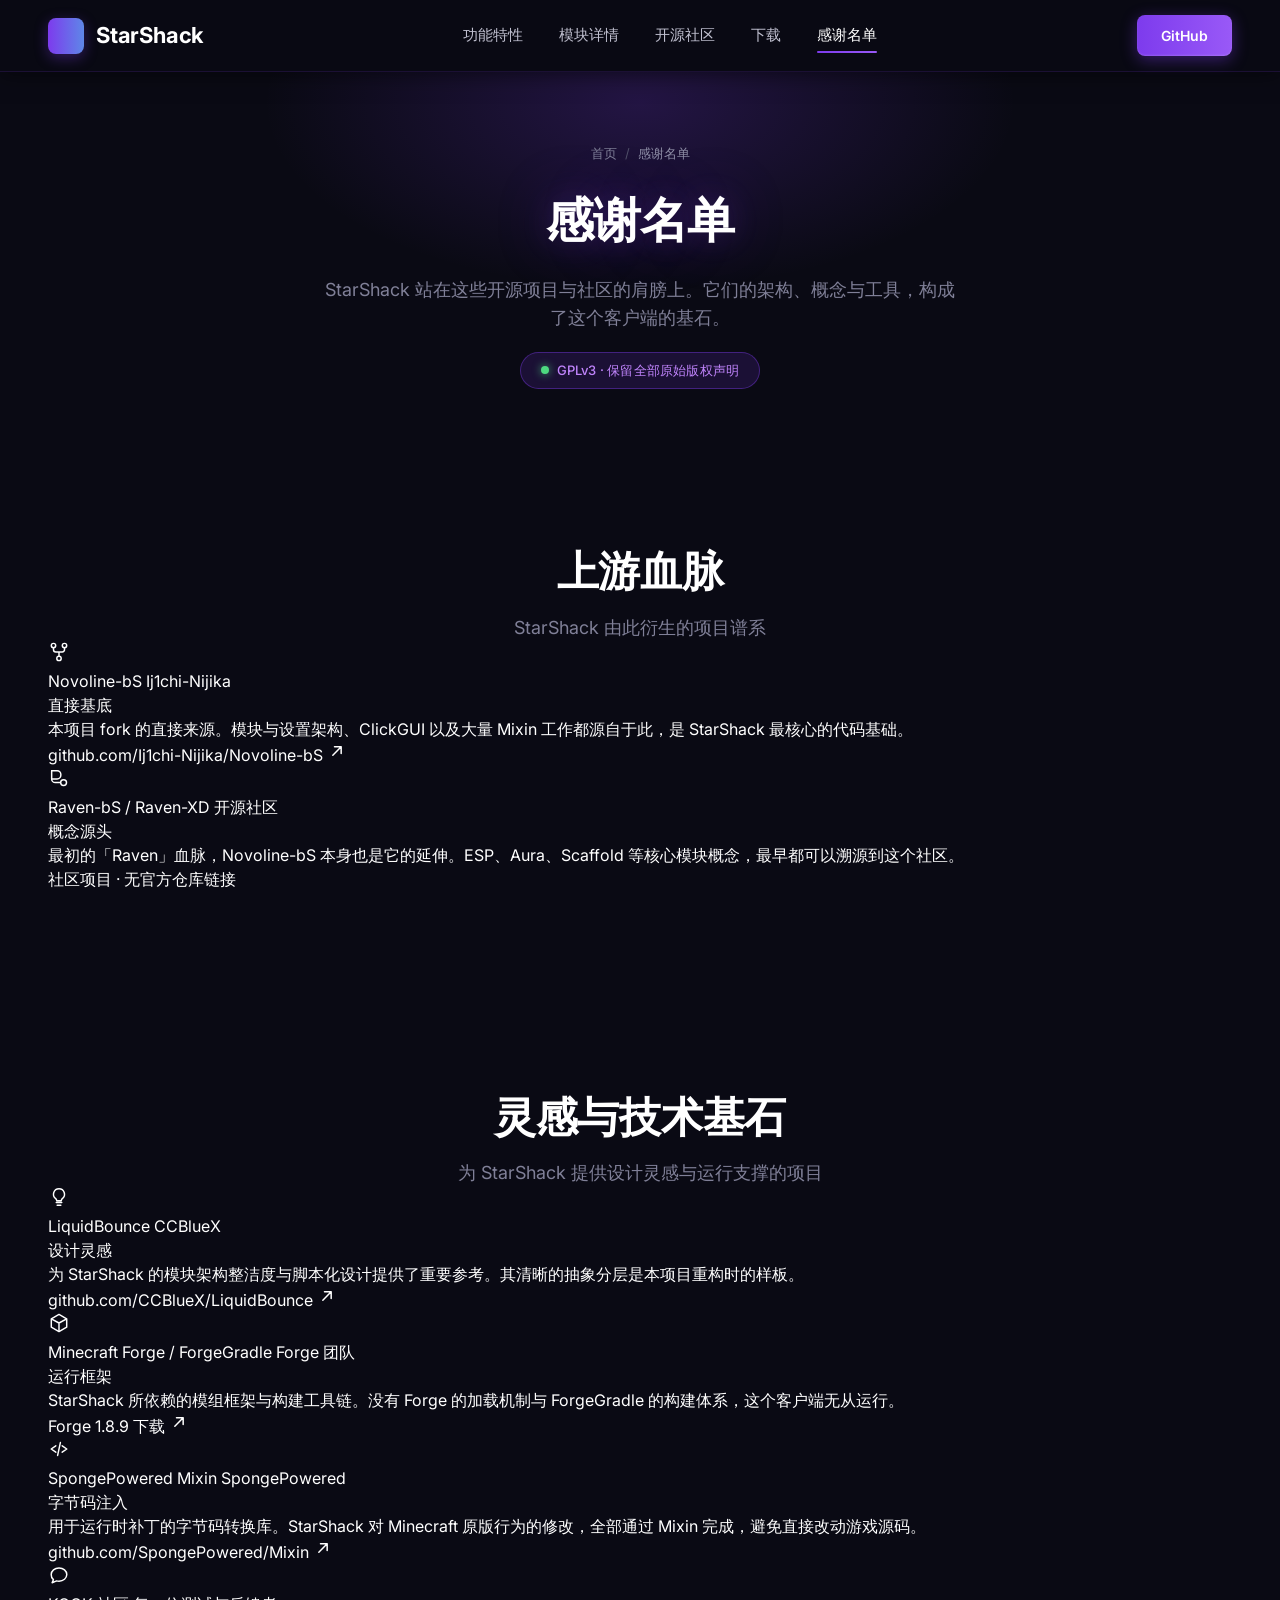
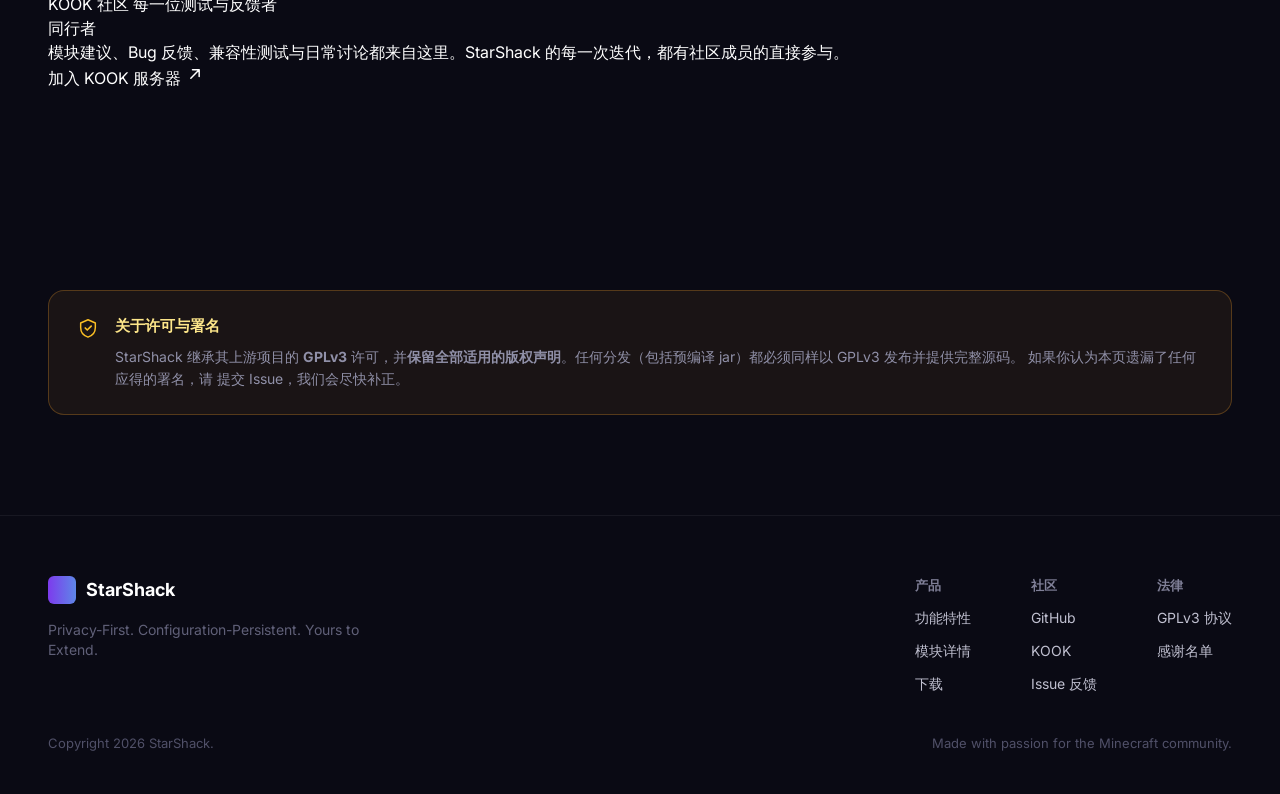
==== credits.html @ 4b70720c "Add credits.html" ====
<!DOCTYPE html>
<html lang="zh-CN">
<head>
<meta charset="UTF-8" />
<meta name="viewport" content="width=device-width, initial-scale=1" />
<title>感谢名单 — StarShack</title>
<meta name="description" content="StarShack 的感谢名单：Novoline-bS、Raven-bS、LiquidBounce、Minecraft Forge、SpongePowered Mixin 与 KOOK 社区。GPLv3 开源，保留全部原始版权声明。" />
<link rel="icon" type="image/png" href="assets/hero-logo.png" />
<link rel="preconnect" href="https://fonts.googleapis.com" />
<link rel="preconnect" href="https://fonts.gstatic.com" crossorigin />
<link href="https://fonts.googleapis.com/css2?family=Inter:wght@400;500;600;700&display=swap" rel="stylesheet" />
<link rel="stylesheet" href="styles.css" />
<link rel="stylesheet" href="pages.css" />
</head>
<body>

<!-- ============ HEADER ============ -->
<header class="header" id="header">
  <a class="logo-area" href="index.html" aria-label="StarShack 首页">
    <span class="logo-icon"></span>
    <span class="logo-text">StarShack</span>
  </a>

  <nav class="nav-links">
    <a href="index.html#features">功能特性</a>
    <a href="index.html#modules">模块详情</a>
    <a href="index.html#community">开源社区</a>
    <a href="download.html">下载</a>
    <a href="credits.html" class="is-active">感谢名单</a>
  </nav>

  <a class="header-cta" href="https://github.com/vliantwo/Starshack" target="_blank" rel="noopener">GitHub</a>
</header>

<!-- ============ PAGE HERO ============ -->
<section class="page-hero">
  <nav class="breadcrumb" aria-label="面包屑">
    <a href="index.html">首页</a>
    <span class="sep">/</span>
    <span class="current">感谢名单</span>
  </nav>

  <h1 class="page-title">感谢名单</h1>

  <p class="page-subtitle">
    StarShack 站在这些开源项目与社区的肩膀上。它们的架构、概念与工具，构成了这个客户端的基石。
  </p>

  <div class="badge">
    <span class="badge-dot"></span>
    <span class="badge-text">GPLv3 · 保留全部原始版权声明</span>
  </div>
</section>

<!-- ============ 上游血脉 ============ -->
<section class="section" id="upstream">
  <div class="section-header">
    <h2 class="section-title">上游血脉</h2>
    <p class="section-subtitle">StarShack 由此衍生的项目谱系</p>
  </div>

  <div class="credit-grid">
    <!-- Novoline-bS -->
    <article class="credit-card reveal" style="--accent:#7D3BED;">
      <div class="credit-card-top">
        <span class="credit-icon">
          <svg width="22" height="22" viewBox="0 0 24 24" fill="none" aria-hidden="true">
            <circle cx="6" cy="5" r="2.4" stroke="currentColor" stroke-width="1.6"/>
            <circle cx="18" cy="5" r="2.4" stroke="currentColor" stroke-width="1.6"/>
            <circle cx="12" cy="19" r="2.4" stroke="currentColor" stroke-width="1.6"/>
            <path d="M6 7.4v2.2a2.4 2.4 0 002.4 2.4h7.2A2.4 2.4 0 0018 9.6V7.4M12 12v4.6" stroke="currentColor" stroke-width="1.6" stroke-linecap="round"/>
          </svg>
        </span>
        <div class="credit-heading">
          <span class="credit-name">Novoline-bS</span>
          <span class="credit-role">Ij1chi-Nijika</span>
        </div>
        <span class="credit-tag">直接基底</span>
      </div>

      <p class="credit-desc">
        本项目 fork 的直接来源。模块与设置架构、ClickGUI 以及大量 Mixin 工作都源自于此，是 StarShack 最核心的代码基础。
      </p>

      <a class="credit-link" href="https://github.com/Ij1chi-Nijika/Novoline-bS" target="_blank" rel="noopener">
        <span>github.com/Ij1chi-Nijika/Novoline-bS</span>
        <svg class="ico" viewBox="0 0 24 24" fill="none" aria-hidden="true">
          <path d="M7 17L17 7m0 0H9m8 0v8" stroke="currentColor" stroke-width="1.8" stroke-linecap="round" stroke-linejoin="round"/>
        </svg>
      </a>
    </article>

    <!-- Raven-bS -->
    <article class="credit-card reveal" style="--accent:#4A87E8;">
      <div class="credit-card-top">
        <span class="credit-icon">
          <svg width="22" height="22" viewBox="0 0 24 24" fill="none" aria-hidden="true">
            <path d="M4 4v9a4 4 0 004 4h5" stroke="currentColor" stroke-width="1.6" stroke-linecap="round" stroke-linejoin="round"/>
            <path d="M4 4h6a4 4 0 014 4v1a4 4 0 01-4 4H4" stroke="currentColor" stroke-width="1.6" stroke-linecap="round" stroke-linejoin="round"/>
            <circle cx="17" cy="17" r="3.2" stroke="currentColor" stroke-width="1.6"/>
          </svg>
        </span>
        <div class="credit-heading">
          <span class="credit-name">Raven-bS / Raven-XD</span>
          <span class="credit-role">开源社区</span>
        </div>
        <span class="credit-tag">概念源头</span>
      </div>

      <p class="credit-desc">
        最初的「Raven」血脉，Novoline-bS 本身也是它的延伸。ESP、Aura、Scaffold 等核心模块概念，最早都可以溯源到这个社区。
      </p>

      <span class="credit-link is-static">
        <span>社区项目 · 无官方仓库链接</span>
      </span>
    </article>
  </div>
</section>

<!-- ============ 灵感与技术基石 ============ -->
<section class="section" id="foundation">
  <div class="section-header">
    <h2 class="section-title">灵感与技术基石</h2>
    <p class="section-subtitle">为 StarShack 提供设计灵感与运行支撑的项目</p>
  </div>

  <div class="credit-grid">
    <!-- LiquidBounce -->
    <article class="credit-card reveal" style="--accent:#22D3EE;">
      <div class="credit-card-top">
        <span class="credit-icon">
          <svg width="22" height="22" viewBox="0 0 24 24" fill="none" aria-hidden="true">
            <path d="M9 18h6m-5 3h4M12 3a6 6 0 00-3.6 10.8c.6.5.9 1.1 1 1.7l.1.5h5l.1-.5c.1-.6.4-1.2 1-1.7A6 6 0 0012 3z" stroke="currentColor" stroke-width="1.6" stroke-linecap="round" stroke-linejoin="round"/>
          </svg>
        </span>
        <div class="credit-heading">
          <span class="credit-name">LiquidBounce</span>
          <span class="credit-role">CCBlueX</span>
        </div>
        <span class="credit-tag">设计灵感</span>
      </div>

      <p class="credit-desc">
        为 StarShack 的模块架构整洁度与脚本化设计提供了重要参考。其清晰的抽象分层是本项目重构时的样板。
      </p>

      <a class="credit-link" href="https://github.com/CCBlueX/LiquidBounce" target="_blank" rel="noopener">
        <span>github.com/CCBlueX/LiquidBounce</span>
        <svg class="ico" viewBox="0 0 24 24" fill="none" aria-hidden="true">
          <path d="M7 17L17 7m0 0H9m8 0v8" stroke="currentColor" stroke-width="1.8" stroke-linecap="round" stroke-linejoin="round"/>
        </svg>
      </a>
    </article>

    <!-- Forge -->
    <article class="credit-card reveal" style="--accent:#F29E29;">
      <div class="credit-card-top">
        <span class="credit-icon">
          <svg width="22" height="22" viewBox="0 0 24 24" fill="none" aria-hidden="true">
            <path d="M12 2.6l8.4 4.8v9.2L12 21.4 3.6 16.6V7.4L12 2.6z" stroke="currentColor" stroke-width="1.6" stroke-linejoin="round"/>
            <path d="M12 12l8.4-4.6M12 12v9.4M12 12L3.6 7.4" stroke="currentColor" stroke-width="1.6" stroke-linejoin="round"/>
          </svg>
        </span>
        <div class="credit-heading">
          <span class="credit-name">Minecraft Forge / ForgeGradle</span>
          <span class="credit-role">Forge 团队</span>
        </div>
        <span class="credit-tag">运行框架</span>
      </div>

      <p class="credit-desc">
        StarShack 所依赖的模组框架与构建工具链。没有 Forge 的加载机制与 ForgeGradle 的构建体系，这个客户端无从运行。
      </p>

      <a class="credit-link" href="https://files.minecraftforge.net/net/minecraftforge/forge/index_1.8.9.html" target="_blank" rel="noopener">
        <span>Forge 1.8.9 下载</span>
        <svg class="ico" viewBox="0 0 24 24" fill="none" aria-hidden="true">
          <path d="M7 17L17 7m0 0H9m8 0v8" stroke="currentColor" stroke-width="1.8" stroke-linecap="round" stroke-linejoin="round"/>
        </svg>
      </a>
    </article>

    <!-- Mixin -->
    <article class="credit-card reveal" style="--accent:#4DD980;">
      <div class="credit-card-top">
        <span class="credit-icon">
          <svg width="22" height="22" viewBox="0 0 24 24" fill="none" aria-hidden="true">
            <path d="M8.5 8.5L3.5 12l5 3.5M15.5 8.5l5 3.5-5 3.5M13.5 5l-3 14" stroke="currentColor" stroke-width="1.6" stroke-linecap="round" stroke-linejoin="round"/>
          </svg>
        </span>
        <div class="credit-heading">
          <span class="credit-name">SpongePowered Mixin</span>
          <span class="credit-role">SpongePowered</span>
        </div>
        <span class="credit-tag">字节码注入</span>
      </div>

      <p class="credit-desc">
        用于运行时补丁的字节码转换库。StarShack 对 Minecraft 原版行为的修改，全部通过 Mixin 完成，避免直接改动游戏源码。
      </p>

      <a class="credit-link" href="https://github.com/SpongePowered/Mixin" target="_blank" rel="noopener">
        <span>github.com/SpongePowered/Mixin</span>
        <svg class="ico" viewBox="0 0 24 24" fill="none" aria-hidden="true">
          <path d="M7 17L17 7m0 0H9m8 0v8" stroke="currentColor" stroke-width="1.8" stroke-linecap="round" stroke-linejoin="round"/>
        </svg>
      </a>
    </article>

    <!-- KOOK 社区 -->
    <article class="credit-card reveal" style="--accent:#D9F75A;">
      <div class="credit-card-top">
        <span class="credit-icon">
          <svg width="22" height="22" viewBox="0 0 24 24" fill="none" aria-hidden="true">
            <path d="M20.5 11.5c0 4-3.8 7.2-8.5 7.2-.9 0-1.8-.1-2.6-.3L4.5 20.5l1.4-3.4A6.9 6.9 0 013.5 11.5C3.5 7.5 7.3 4.3 12 4.3s8.5 3.2 8.5 7.2z" stroke="currentColor" stroke-width="1.6" stroke-linecap="round" stroke-linejoin="round"/>
          </svg>
        </span>
        <div class="credit-heading">
          <span class="credit-name">KOOK 社区</span>
          <span class="credit-role">每一位测试与反馈者</span>
        </div>
        <span class="credit-tag">同行者</span>
      </div>

      <p class="credit-desc">
        模块建议、Bug 反馈、兼容性测试与日常讨论都来自这里。StarShack 的每一次迭代，都有社区成员的直接参与。
      </p>

      <a class="credit-link" href="https://kook.vip/v1yDjC" target="_blank" rel="noopener">
        <span>加入 KOOK 服务器</span>
        <svg class="ico" viewBox="0 0 24 24" fill="none" aria-hidden="true">
          <path d="M7 17L17 7m0 0H9m8 0v8" stroke="currentColor" stroke-width="1.8" stroke-linecap="round" stroke-linejoin="round"/>
        </svg>
      </a>
    </article>
  </div>
</section>

<!-- ============ 许可与署名 ============ -->
<section class="section" id="license">
  <div class="notice reveal">
    <span class="notice-icon">
      <svg width="22" height="22" viewBox="0 0 24 24" fill="none" aria-hidden="true">
        <path d="M12 3l8 3.5v5c0 5-3.4 9-8 10.5-4.6-1.5-8-5.5-8-10.5v-5L12 3z" stroke="currentColor" stroke-width="1.6" stroke-linejoin="round"/>
        <path d="M9 12l2.2 2.2L15.5 10" stroke="currentColor" stroke-width="1.8" stroke-linecap="round" stroke-linejoin="round"/>
      </svg>
    </span>
    <div class="notice-body">
      <span class="notice-title">关于许可与署名</span>
      <p class="notice-text">
        StarShack 继承其上游项目的 <strong>GPLv3</strong> 许可，并<strong>保留全部适用的版权声明</strong>。任何分发（包括预编译 jar）都必须同样以 GPLv3 发布并提供完整源码。
        如果你认为本页遗漏了任何应得的署名，请
        <a href="https://github.com/vliantwo/Starshack/issues" target="_blank" rel="noopener">提交 Issue</a>，我们会尽快补正。
      </p>
    </div>
  </div>
</section>

<!-- ============ FOOTER ============ -->
<footer class="footer">
  <div class="footer-main">
    <div class="brand-column">
      <div class="footer-logo-area">
        <span class="footer-logo-icon"></span>
        <span class="footer-logo-text">StarShack</span>
      </div>
      <p class="footer-tagline">Privacy-First. Configuration-Persistent. Yours to Extend.</p>
    </div>

    <div class="links-columns">
      <div class="link-col">
        <span class="link-col-title">产品</span>
        <a href="index.html#features">功能特性</a>
        <a href="index.html#modules">模块详情</a>
        <a href="download.html">下载</a>
      </div>
      <div class="link-col">
        <span class="link-col-title">社区</span>
        <a href="https://github.com/vliantwo/Starshack" target="_blank" rel="noopener">GitHub</a>
        <a href="https://kook.vip/v1yDjC" target="_blank" rel="noopener">KOOK</a>
        <a href="https://github.com/vliantwo/Starshack/issues" target="_blank" rel="noopener">Issue 反馈</a>
      </div>
      <div class="link-col">
        <span class="link-col-title">法律</span>
        <a href="https://www.gnu.org/licenses/gpl-3.0.html" target="_blank" rel="noopener">GPLv3 协议</a>
        <a href="credits.html">感谢名单</a>
      </div>
    </div>
  </div>

  <div class="footer-bottom">
    <span>Copyright 2026 StarShack.</span>
    <span>Made with passion for the Minecraft community.</span>
  </div>
</footer>

<script src="app.js"></script>
</body>
</html>
---- styles.css ----
/* ============================================================
   StarShack Landing Page — 还原自 Ardot 设计稿 (1440px 基准)
   所有尺寸 / 间距 / 圆角 / 颜色 / 阴影 均取自设计稿节点属性
   ============================================================ */

/* ---------- Design Tokens ---------- */
:root {
  /* 背景 */
  --bg: #0A0A14;
  --bg-header: rgba(10, 10, 20, 0.92);

  /* 文本 */
  --text-1: #FFFFFF;
  --text-2: #C0C0D0;
  --text-3: #9090A8;
  --text-4: #808098;
  --text-5: #606078;
  --text-6: #505068;
  --text-7: #E0E0F0;

  /* 品牌色 */
  --brand-1: #7D3BED;
  --brand-2: #5E87E8;
  --brand-3: #9959F7;
  --brand-4: #9659F7;
  --purple-light: #C084FC;
  --green: #4DD980;

  /* 玻璃拟态 */
  --glass-1: rgba(255, 255, 255, 0.04);
  --glass-2: rgba(255, 255, 255, 0.03);
  --glass-3: rgba(255, 255, 255, 0.06);
  --hairline: rgba(255, 255, 255, 0.15);

  /* 排版 */
  --font: "Inter", -apple-system, BlinkMacSystemFont, "Segoe UI",
    "PingFang SC", "Hiragino Sans GB", "Microsoft YaHei", "Noto Sans SC",
    sans-serif;

  /* 布局 */
  --page-max: 1440px;
  --gutter: 48px;
}

/* ---------- Accent 通道值（由卡片内联色推导，用于 rgba 与图标色） ---------- */

/* 兜底默认值：内联色未匹配到时仍保持品牌紫 */
.feature-card,
.module-card,
.community-card {
  --accent-rgb: 125 59 237;
  --accent-2-rgb: 94 135 232;
  --icon: #C084FC;
  --icon-fg: #C084FC;
  --tag-fg: #D8B4FE;
}

/* Feature cards */
.feature-card[style*="#7D3BED"] { --accent-rgb: 125 59 237; --accent-2-rgb: 94 135 232; }
.feature-card[style*="#4A87E8"] { --accent-rgb: 74 135 232; --accent-2-rgb: 51 171 222; }
.feature-card[style*="#4DD980"] { --accent-rgb: 77 217 128; --accent-2-rgb: 56 199 141; }

/* Module cards */
.module-card[style*="#E84545"] { --accent-rgb: 232 69 69;  --icon-fg: #F87171; }
.module-card[style*="#7D3BED"] { --accent-rgb: 125 59 237; --icon-fg: #C084FC; }
.module-card[style*="#4A87E8"] { --accent-rgb: 74 135 232; --icon-fg: #60A5FA; }
.module-card[style*="#4DD980"] { --accent-rgb: 77 217 128; --icon-fg: #4ADE80; }
.module-card[style*="#F29E29"] { --accent-rgb: 242 158 41; --icon-fg: #FBBF24; }
.module-card[style*="#8C8CA6"] { --accent-rgb: 140 140 166; --icon-fg: #A0A0B8; }
.module-card[style*="#22D3EE"] { --accent-rgb: 34 211 238;  --icon-fg: #67E8F9; }
.module-card[style*="#F472B6"] { --accent-rgb: 244 114 182; --icon-fg: #F9A8D4; }
.module-card[style*="#6366F1"] { --accent-rgb: 99 102 241;  --icon-fg: #A5B4FC; }

/* Community cards */
.community-card[style*="#7D3BED"] { --accent-rgb: 125 59 237; --accent-2-rgb: 74 135 232; }
.community-card[style*="#4DD980"] { --accent-rgb: 77 217 128; --accent-2-rgb: 56 199 141; }
.community-card[style*="#C3F53B"] { --accent-rgb: 195 245 59; --accent-2-rgb: 143 212 42; }

/* ---------- Reset ---------- */
* { box-sizing: border-box; }

html {
  scroll-behavior: smooth;
  scroll-padding-top: 96px;
  -webkit-text-size-adjust: 100%;
}

body {
  margin: 0;
  background: var(--bg);
  color: var(--text-1);
  font-family: var(--font);
  font-size: 16px;
  line-height: 1.5;
  -webkit-font-smoothing: antialiased;
  -moz-osx-font-smoothing: grayscale;
}

img { display: block; max-width: 100%; }
a { text-decoration: none; color: inherit; }
h1, h2, h3, p { margin: 0; }

::selection {
  background: rgba(125, 59, 237, 0.4);
  color: #fff;
}

/* 页面容器：1440 宽居中，结构与设计稿一致 */
body { overflow-x: hidden; }

/* 所有一级区块与 Header 共享 1440 容器宽度 */
.header, .hero, .section, .footer {
  max-width: var(--page-max);
  margin-inline: auto;
}

/* ============================================================
   HEADER  (节点 3:2  h=72, padding 0/48, space-between, center)
   ============================================================ */
.header {
  position: sticky;
  top: 0;
  z-index: 100;
  display: flex;
  align-items: center;
  justify-content: space-between;
  height: 72px;
  padding: 0 var(--gutter);
  background: var(--bg-header);
  backdrop-filter: blur(16px);
  -webkit-backdrop-filter: blur(16px);
  border: 1px solid rgba(125, 59, 237, 0.15);
  border-top: 0;
  border-left: 0;
  border-right: 0;
  box-shadow: 0 2px 20px rgba(0, 0, 0, 0.5);
}

/* Logo Area (3:3  gap=12) */
.logo-area {
  display: flex;
  align-items: center;
  gap: 12px;
  flex: 0 0 auto;
}

.logo-icon {
  width: 36px;
  height: 36px;
  border-radius: 8px;
  background: linear-gradient(90deg, var(--brand-1) 0%, var(--brand-2) 100%);
  box-shadow: 0 4px 14px rgba(125, 59, 237, 0.35);
  flex: 0 0 auto;
}

.logo-text {
  font-size: 22px;
  font-weight: 700;
  color: var(--text-1);
  letter-spacing: -0.2px;
}

/* Nav Links (3:6  gap=36) */
.nav-links {
  display: flex;
  align-items: center;
  gap: 36px;
}

.nav-links a {
  font-size: 15px;
  font-weight: 500;
  color: var(--text-2);
  transition: color 0.2s ease;
  position: relative;
}

.nav-links a::after {
  content: "";
  position: absolute;
  left: 0;
  right: 0;
  bottom: -6px;
  height: 2px;
  border-radius: 1px;
  background: linear-gradient(90deg, var(--brand-1), var(--brand-3));
  opacity: 0;
  transform: scaleX(0.4);
  transition: opacity 0.2s ease, transform 0.2s ease;
}

.nav-links a:hover { color: #fff; }
.nav-links a:hover::after { opacity: 1; transform: scaleX(1); }

/* Header CTA (3:10  padding 10/24, r=8) */
.header-cta {
  display: inline-flex;
  align-items: center;
  padding: 10px 24px;
  border-radius: 8px;
  background: linear-gradient(90deg, var(--brand-1) 0%, var(--brand-3) 100%);
  box-shadow: 0 4px 16px rgba(125, 59, 237, 0.4),
    inset 0 -1px 2px rgba(255, 255, 255, 0.15);
  font-size: 14px;
  font-weight: 600;
  color: #fff;
  transition: transform 0.18s ease, box-shadow 0.18s ease, filter 0.18s ease;
}

.header-cta:hover {
  transform: translateY(-1px);
  filter: brightness(1.08);
  box-shadow: 0 6px 22px rgba(125, 59, 237, 0.55),
    inset 0 -1px 2px rgba(255, 255, 255, 0.2);
}

.header-cta:active { transform: translateY(0); }

/* ============================================================
   HERO  (节点 3:12  padding 80/48, gap 40, center/center)
   ============================================================ */
.hero {
  display: flex;
  flex-direction: column;
  align-items: center;
  gap: 40px;
  padding: 80px var(--gutter);
}

/* Version Badge (3:13  padding 8/20, r=20, gap 8) */
.badge {
  display: inline-flex;
  align-items: center;
  gap: 8px;
  padding: 8px 20px;
  border-radius: 20px;
  background: rgba(125, 59, 237, 0.15);
  border: 1px solid rgba(125, 59, 237, 0.4);
}

.badge-dot {
  width: 8px;
  height: 8px;
  border-radius: 4px;
  background: var(--green);
  box-shadow: 0 0 8px rgba(77, 217, 128, 0.8);
  animation: pulse 2.2s ease-in-out infinite;
}

@keyframes pulse {
  0%, 100% { opacity: 1; }
  50% { opacity: 0.45; }
}

.badge-text {
  font-size: 13px;
  font-weight: 500;
  color: var(--purple-light);
  letter-spacing: 0.2px;
}

/* Hero Title (3:16  56px / Bold, 双层霓虹光晕) */
.hero-title {
  width: 100%;
  font-size: 56px;
  font-weight: 700;
  line-height: 1.25;
  text-align: center;
  color: var(--text-1);
  letter-spacing: -0.5px;
  text-shadow: 0 0 60px rgba(125, 59, 237, 0.15),
               0 0 30px rgba(125, 59, 237, 0.3);
}

/* Hero Subtitle (3:17  18px / 28px) */
.hero-subtitle {
  width: 100%;
  max-width: 900px;
  font-size: 18px;
  font-weight: 400;
  line-height: 28px;
  text-align: center;
  color: var(--text-3);
}

/* Hero CTAs (3:18  gap 16) */
.hero-ctas {
  display: flex;
  align-items: center;
  justify-content: center;
  gap: 16px;
  flex-wrap: wrap;
}

.btn {
  display: inline-flex;
  align-items: center;
  gap: 10px;
  padding: 16px 36px;
  border-radius: 12px;
  font-size: 16px;
  font-weight: 600;
  white-space: nowrap;
  transition: transform 0.18s ease, box-shadow 0.18s ease,
    background 0.18s ease, filter 0.18s ease;
}

.ico { width: 20px; height: 20px; flex: 0 0 auto; }

/* Download Button (3:19  渐变 + 外发光 + 内高光) */
.btn-primary {
  background: linear-gradient(90deg, var(--brand-1) 0%, var(--brand-4) 100%);
  color: #fff;
  box-shadow: 0 6px 24px rgba(125, 59, 237, 0.5),
    inset 0 -1px 2px rgba(255, 255, 255, 0.2);
}

.btn-primary:hover {
  transform: translateY(-2px);
  filter: brightness(1.07);
  box-shadow: 0 10px 32px rgba(125, 59, 237, 0.62),
    inset 0 -1px 2px rgba(255, 255, 255, 0.25);
}

/* GitHub Button (3:23  玻璃描边) */
.btn-secondary {
  background: var(--glass-3);
  border: 1px solid var(--hairline);
  color: var(--text-7);
}

.btn-secondary .ico { color: var(--text-2); }

.btn-secondary:hover {
  transform: translateY(-2px);
  background: rgba(255, 255, 255, 0.1);
  border-color: rgba(255, 255, 255, 0.28);
}

.btn:active { transform: translateY(0); }

/* Hero Logo (3:27  520×260, r=24, 双层投影) — Stars 品牌形象（星空银发少女+行星） */
.hero-logo {
  width: 520px;
  height: 260px;
  border-radius: 24px;
  overflow: hidden;
  flex: 0 0 auto;
  box-shadow: 0 16px 48px rgba(125, 59, 237, 0.35),
    0 8px 24px rgba(51, 26, 128, 0.3);
}

.hero-logo img {
  width: 100%;
  height: 100%;
  object-fit: cover;
}

/* ============================================================
   通用 Section 标题组 (gap 16)
   ============================================================ */
.section {
  display: flex;
  flex-direction: column;
  padding: 100px var(--gutter);
}

.section-header {
  display: flex;
  flex-direction: column;
  align-items: center;
  gap: 16px;
}

.section-title {
  font-size: 42px;
  font-weight: 700;
  line-height: 1.25;
  color: var(--text-1);
  letter-spacing: -0.3px;
}

.section-subtitle {
  font-size: 18px;
  font-weight: 400;
  color: var(--text-4);
}

/* ============================================================
   FEATURES  (3:28  padding 100/48, gap 60)
   ============================================================ */
.features { gap: 60px; align-items: center; }

.features-grid {
  display: grid;
  grid-template-columns: repeat(3, minmax(0, 1fr));
  gap: 24px;
  width: 100%;
}

.feature-card {
  display: flex;
  flex-direction: column;
  gap: 20px;
  padding: 32px;
  border-radius: 20px;
  background: var(--glass-1);
  border: 1px solid rgb(var(--accent-rgb) / 0.2);
  backdrop-filter: blur(20px);
  -webkit-backdrop-filter: blur(20px);
  box-shadow: 0 12px 32px rgb(var(--accent-rgb) / 0.08);
  transition: transform 0.25s ease, box-shadow 0.25s ease,
    border-color 0.25s ease, background 0.25s ease;
}

.feature-card:hover {
  transform: translateY(-4px);
  background: rgba(255, 255, 255, 0.06);
  border-color: rgb(var(--accent-rgb) / 0.45);
  box-shadow: 0 18px 44px rgb(var(--accent-rgb) / 0.18);
}

/* Icon Wrapper (56×56, r=16, 渐变 20% + 描边 30%) */
.icon-wrapper {
  width: 56px;
  height: 56px;
  border-radius: 16px;
  display: flex;
  align-items: center;
  justify-content: center;
  background: linear-gradient(
    90deg,
    rgb(var(--accent-rgb) / 0.2) 0%,
    rgb(var(--accent-2-rgb) / 0.2) 100%
  );
  border: 1px solid rgb(var(--accent-rgb) / 0.3);
  color: var(--icon);
  flex: 0 0 auto;
}

.icon-28 { width: 28px; height: 28px; }
.icon-22 { width: 22px; height: 22px; }
.icon-48 { width: 48px; height: 48px; }

.feature-title {
  font-size: 22px;
  font-weight: 700;
  color: var(--text-1);
}

.feature-desc {
  font-size: 15px;
  font-weight: 400;
  line-height: 24px;
  color: var(--text-3);
}

/* ============================================================
   MODULES  (3:55  padding 100/48, gap 48)
   ============================================================ */
.modules { gap: 48px; }

/* Wrap 网格：卡片固定 420px，gap 20（与设计稿 3:59 一致） */
.modules-grid {
  display: flex;
  flex-wrap: wrap;
  gap: 20px;
  width: 100%;
}

.module-card {
  flex: 0 0 420px;
  display: flex;
  flex-direction: column;
  gap: 16px;
  padding: 28px;
  border-radius: 18px;
  background: var(--glass-2);
  border: 1px solid rgb(var(--accent-rgb) / 0.25);
  box-shadow: 0 8px 24px rgb(var(--accent-rgb) / 0.06);
  transition: transform 0.25s ease, box-shadow 0.25s ease,
    border-color 0.25s ease, background 0.25s ease;
}

.module-card:hover {
  transform: translateY(-4px);
  background: rgba(255, 255, 255, 0.055);
  border-color: rgb(var(--accent-rgb) / 0.5);
  box-shadow: 0 14px 34px rgb(var(--accent-rgb) / 0.16);
}

/* Card Top (gap 12, center) */
.card-top {
  display: flex;
  align-items: center;
  gap: 12px;
}

/* Icon Box (40×40, r=12, 填充 15%) */
.icon-box {
  width: 40px;
  height: 40px;
  border-radius: 12px;
  display: flex;
  align-items: center;
  justify-content: center;
  background: rgb(var(--accent-rgb) / 0.15);
  color: var(--icon-fg);
  flex: 0 0 auto;
}

.module-title {
  flex: 1;
  font-size: 18px;
  font-weight: 700;
  color: var(--text-1);
}

/* 模块数量徽标（卡片右上角） */
.module-count {
  flex: 0 0 auto;
  display: inline-flex;
  align-items: center;
  padding: 4px 10px;
  border-radius: 8px;
  background: rgb(var(--accent-rgb) / 0.12);
  color: var(--tag-fg);
  font-size: 12px;
  font-weight: 500;
  line-height: 15px;
  white-space: nowrap;
}

/* Tags (wrap, gap 8) */
.tags {
  display: flex;
  flex-wrap: wrap;
  gap: 8px;
}

.tag {
  display: inline-flex;
  align-items: center;
  padding: 4px 10px;
  border-radius: 6px;
  background: rgb(var(--accent-rgb) / 0.12);
  color: var(--tag-fg);
  font-size: 12px;
  font-weight: 500;
  line-height: 15px;
}

/* ============================================================
   COMMUNITY  (3:142  padding 100/48, gap 48, center)
   ============================================================ */
.community {
  gap: 48px;
  align-items: center;
}

.community-cards {
  display: grid;
  grid-template-columns: repeat(3, minmax(0, 1fr));
  gap: 24px;
  width: 100%;
}

.community-card {
  display: flex;
  flex-direction: column;
  align-items: center;
  gap: 20px;
  padding: 36px;
  border-radius: 20px;
  background: linear-gradient(
    90deg,
    rgb(var(--accent-rgb) / 0.08) 0%,
    rgb(var(--accent-2-rgb) / 0.08) 100%
  );
  border: 1px solid rgb(var(--accent-rgb) / 0.2);
  box-shadow: 0 12px 32px rgb(var(--accent-rgb) / 0.1);
  transition: transform 0.25s ease, box-shadow 0.25s ease,
    border-color 0.25s ease;
}

.community-card:hover {
  transform: translateY(-4px);
  border-color: rgb(var(--accent-rgb) / 0.45);
  box-shadow: 0 18px 44px rgb(var(--accent-rgb) / 0.2);
}

.community-title {
  font-size: 20px;
  font-weight: 700;
  color: var(--text-1);
  text-align: center;
}

.community-desc {
  font-size: 14px;
  font-weight: 400;
  line-height: 22px;
  color: var(--text-3);
  text-align: center;
}

a.community-card { text-decoration: none; }

.community-cta {
  font-size: 14px;
  font-weight: 600;
  line-height: 22px;
  color: rgb(var(--accent-rgb) / 0.85);
  transition: color 0.25s ease;
}

a.community-card:hover .community-cta { color: rgb(var(--accent-rgb)); }

/* ============================================================
   FOOTER  (3:164  padding 60/48/40, gap 40)
   ============================================================ */
.footer {
  display: flex;
  flex-direction: column;
  gap: 40px;
  padding: 60px var(--gutter) 40px;
  border-top: 1px solid rgba(255, 255, 255, 0.06);
}

.footer-main {
  display: flex;
  align-items: flex-start;
  justify-content: space-between;
  gap: 40px;
}

.brand-column {
  width: 320px;
  flex: 0 0 320px;
  display: flex;
  flex-direction: column;
  gap: 16px;
}

.footer-logo-area {
  display: flex;
  align-items: center;
  gap: 10px;
}

.footer-logo-icon {
  width: 28px;
  height: 28px;
  border-radius: 6px;
  background: linear-gradient(90deg, var(--brand-1) 0%, var(--brand-2) 100%);
  flex: 0 0 auto;
}

.footer-logo-text {
  font-size: 18px;
  font-weight: 700;
  color: var(--text-1);
}

.footer-tagline {
  font-size: 14px;
  line-height: 20px;
  color: var(--text-5);
}

.links-columns {
  display: flex;
  gap: 60px;
}

.link-col {
  display: flex;
  flex-direction: column;
  gap: 12px;
}

.link-col-title {
  font-size: 13px;
  font-weight: 600;
  color: var(--text-4);
}

.link-col a {
  font-size: 14px;
  font-weight: 400;
  color: var(--text-2);
  transition: color 0.2s ease;
  width: fit-content;
}

.link-col a:hover { color: #fff; }

.footer-bottom {
  display: flex;
  align-items: center;
  justify-content: space-between;
  gap: 24px;
  flex-wrap: wrap;
}

.footer-bottom span {
  font-size: 13px;
  font-weight: 400;
  color: var(--text-6);
}

/* ============================================================
   入场动画（不改变布局，仅视觉增强）
   ============================================================ */
.reveal {
  opacity: 0;
  transform: translateY(18px);
  transition: opacity 0.6s cubic-bezier(0.22, 0.61, 0.36, 1),
    transform 0.6s cubic-bezier(0.22, 0.61, 0.36, 1);
}

.reveal.is-visible {
  opacity: 1;
  transform: none;
}

@media (prefers-reduced-motion: reduce) {
  html { scroll-behavior: auto; }
  .reveal { opacity: 1; transform: none; transition: none; }
  .badge-dot { animation: none; }
}

/* ============================================================
   响应式（保证设计稿 1440 下的严格还原优先）
   ============================================================ */

/* 模块卡片 420px 固定宽在 <1320 时改为可伸缩 */
@media (max-width: 1320px) {
  .module-card { flex: 1 1 380px; }
}

@media (max-width: 1100px) {
  :root { --gutter: 32px; }
  .features-grid { grid-template-columns: repeat(2, minmax(0, 1fr)); }
  .community-cards { grid-template-columns: repeat(2, minmax(0, 1fr)); }
  .hero-title { font-size: 46px; }
  .section-title { font-size: 36px; }
}

@media (max-width: 860px) {
  :root { --gutter: 24px; }
  .nav-links { display: none; }
  .features-grid { grid-template-columns: minmax(0, 1fr); }
  .community-cards { grid-template-columns: minmax(0, 1fr); }
  .module-card { flex: 1 1 100%; }
  .hero-title { font-size: 34px; }
  .hero-subtitle { font-size: 16px; line-height: 26px; }
  .section-title { font-size: 30px; }
  .section-subtitle { font-size: 16px; text-align: center; }
  .hero { padding: 56px var(--gutter); gap: 28px; }
  .section { padding: 64px var(--gutter); }
  .hero-logo { width: 100%; max-width: 520px; height: auto; aspect-ratio: 2 / 1; }
  .footer-main { flex-direction: column; gap: 36px; }
  .brand-column { width: 100%; flex: 1 1 auto; }
  .links-columns { gap: 40px; flex-wrap: wrap; }
  .footer-bottom { flex-direction: column; align-items: flex-start; gap: 8px; }
  .btn { padding: 14px 28px; }
}
---- pages.css ----
/* ============================================================
   StarShack 二级页面共用组件 — pages.css
   依赖 styles.css 的 design token，不重复定义颜色/字体/圆角
   ============================================================ */

/* ---------- 导航：当前页高亮 ---------- */
.nav-links a.is-active { color: #fff; }
.nav-links a.is-active::after { opacity: 1; transform: scaleX(1); }

/* ---------- 二级页 Hero ---------- */
.page-hero {
  max-width: var(--page-max);
  margin-inline: auto;
  padding: 72px var(--gutter) 56px;
  display: flex;
  flex-direction: column;
  align-items: center;
  gap: 20px;
  text-align: center;
  position: relative;
  overflow: hidden;
}

/* 顶部光晕：沿用首页 Hero 的双层霓虹手法 */
.page-hero::before {
  content: "";
  position: absolute;
  top: -160px;
  left: 50%;
  transform: translateX(-50%);
  width: 760px;
  height: 380px;
  background: radial-gradient(ellipse at center,
      rgba(125, 59, 237, 0.22), transparent 70%);
  pointer-events: none;
  z-index: 0;
}

.page-hero > * { position: relative; z-index: 1; }

/* ---------- 面包屑 ---------- */
.breadcrumb {
  display: flex;
  align-items: center;
  gap: 8px;
  font-size: 13px;
  color: var(--text-5);
}

.breadcrumb a { color: var(--text-4); transition: color 0.2s; }
.breadcrumb a:hover { color: #fff; }
.breadcrumb .sep { color: var(--text-6); }
.breadcrumb .current { color: var(--text-3); }

/* ---------- 页面标题组 ---------- */
.page-title {
  font-size: 48px;
  font-weight: 700;
  letter-spacing: -0.02em;
  text-shadow: 0 0 60px rgba(125, 59, 237, 0.25),
    0 0 30px rgba(125, 59, 237, 0.2);
}

.page-subtitle {
  font-size: 18px;
  line-height: 28px;
  color: var(--text-4);
  max-width: 640px;
}

/* ---------- 系统要求表 ---------- */
.req-table-wrap {
  width: 100%;
  border-radius: 20px;
  overflow: hidden;
  background: var(--glass-1);
  border: 1px solid rgba(125, 59, 237, 0.2);
  -webkit-backdrop-filter: blur(20px);
  backdrop-filter: blur(20px);
}

.req-table { width: 100%; border-collapse: collapse; }

.req-table th,
.req-table td {
  padding: 18px 28px;
  text-align: left;
  font-size: 15px;
  border-bottom: 1px solid rgba(255, 255, 255, 0.06);
}

.req-table th {
  font-size: 13px;
  font-weight: 600;
  color: var(--text-4);
  background: rgba(255, 255, 255, 0.03);
  letter-spacing: 0.02em;
}

.req-table td:first-child {
  color: var(--text-2);
  font-weight: 500;
  width: 190px;
}

.req-table td:last-child { color: var(--text-3); }
.req-table tr:last-child td { border-bottom: none; }
.req-table .em { color: #FCA5A5; font-weight: 600; }

/* ---------- 下载卡片 ---------- */
.dl-grid {
  display: grid;
  grid-template-columns: repeat(2, 1fr);
  gap: 24px;
  width: 100%;
}

.dl-card {
  padding: 32px;
  border-radius: 20px;
  background: var(--glass-1);
  border: 1px solid rgba(125, 59, 237, 0.2);
  -webkit-backdrop-filter: blur(20px);
  backdrop-filter: blur(20px);
  display: flex;
  flex-direction: column;
  gap: 18px;
  transition: transform 0.25s, border-color 0.25s;
}

.dl-card:hover {
  transform: translateY(-4px);
  border-color: rgba(125, 59, 237, 0.45);
}

.dl-card.is-primary {
  background: linear-gradient(135deg,
      rgba(125, 59, 237, 0.12), rgba(74, 135, 232, 0.08));
  border-color: rgba(125, 59, 237, 0.4);
}

.dl-card-top {
  display: flex;
  align-items: center;
  gap: 12px;
}

.dl-card-icon {
  flex: 0 0 auto;
  width: 44px;
  height: 44px;
  border-radius: 12px;
  background: rgba(125, 59, 237, 0.15);
  display: grid;
  place-items: center;
  color: #C084FC;
}

.dl-card-title { font-size: 20px; font-weight: 700; color: #fff; }

.dl-card-tag {
  margin-left: auto;
  font-size: 11px;
  font-weight: 600;
  padding: 3px 10px;
  border-radius: 20px;
  background: rgba(77, 217, 128, 0.15);
  color: #4ADE80;
}

.dl-card-desc {
  font-size: 14px;
  line-height: 22px;
  color: var(--text-3);
  flex: 1;
}

.dl-meta {
  display: flex;
  flex-direction: column;
  gap: 8px;
  padding-top: 16px;
  border-top: 1px solid rgba(255, 255, 255, 0.07);
}

.dl-meta-row {
  display: flex;
  justify-content: space-between;
  font-size: 13px;
}

.dl-meta-row span:first-child { color: var(--text-5); }
.dl-meta-row span:last-child {
  color: var(--text-2);
  font-variant-numeric: tabular-nums;
}

/* ---------- 安装步骤 ---------- */
.steps {
  display: flex;
  flex-direction: column;
  gap: 16px;
  width: 100%;
}

.step {
  display: flex;
  gap: 20px;
  align-items: flex-start;
  padding: 24px 28px;
  border-radius: 16px;
  background: var(--glass-2);
  border: 1px solid rgba(255, 255, 255, 0.07);
  transition: border-color 0.25s, background 0.25s;
}

.step:hover {
  border-color: rgba(125, 59, 237, 0.3);
  background: rgba(255, 255, 255, 0.05);
}

.step-num {
  flex: 0 0 auto;
  width: 32px;
  height: 32px;
  border-radius: 10px;
  background: linear-gradient(135deg, #7D3BED, #9959F7);
  color: #fff;
  font-size: 14px;
  font-weight: 700;
  display: grid;
  place-items: center;
  box-shadow: 0 4px 14px rgba(125, 59, 237, 0.4);
}

.step-body { display: flex; flex-direction: column; gap: 6px; }
.step-title { font-size: 16px; font-weight: 600; color: #fff; }
.step-desc { font-size: 14px; line-height: 22px; color: var(--text-3); }

.step-desc code {
  font-family: ui-monospace, "SFMono-Regular", Menlo, Consolas, monospace;
  font-size: 13px;
  padding: 2px 7px;
  border-radius: 6px;
  background: rgba(125, 59, 237, 0.16);
  color: #D8B4FE;
}

/* ---------- 提示框 ---------- */
.notice {
  display: flex;
  gap: 16px;
  align-items: flex-start;
  padding: 24px 28px;
  border-radius: 16px;
  background: rgba(242, 158, 41, 0.07);
  border: 1px solid rgba(242, 158, 41, 0.28);
}

.notice-icon { flex: 0 0 auto; color: #FBBF24; margin-top: 2px; }
.notice-body { display: flex; flex-direction: column; gap: 8px; }
.notice-title { font-size: 15px; font-weight: 700; color: #FDE68A; }
.notice-text { font-size: 14px; line-height: 22px; color: var(--text-3); }

/* ---------- 响应式 ---------- */
@media (max-width: 1024px) {
  .dl-grid { grid-template-columns: 1fr; }
}

@media (max-width: 900px) {
  .page-hero { padding: 48px var(--gutter) 40px; }
  .page-title { font-size: 34px; }
  .req-table th,
  .req-table td { padding: 14px 18px; }
  .req-table td:first-child { width: auto; }
  .step { padding: 20px; }
  .notice { padding: 20px; }
}
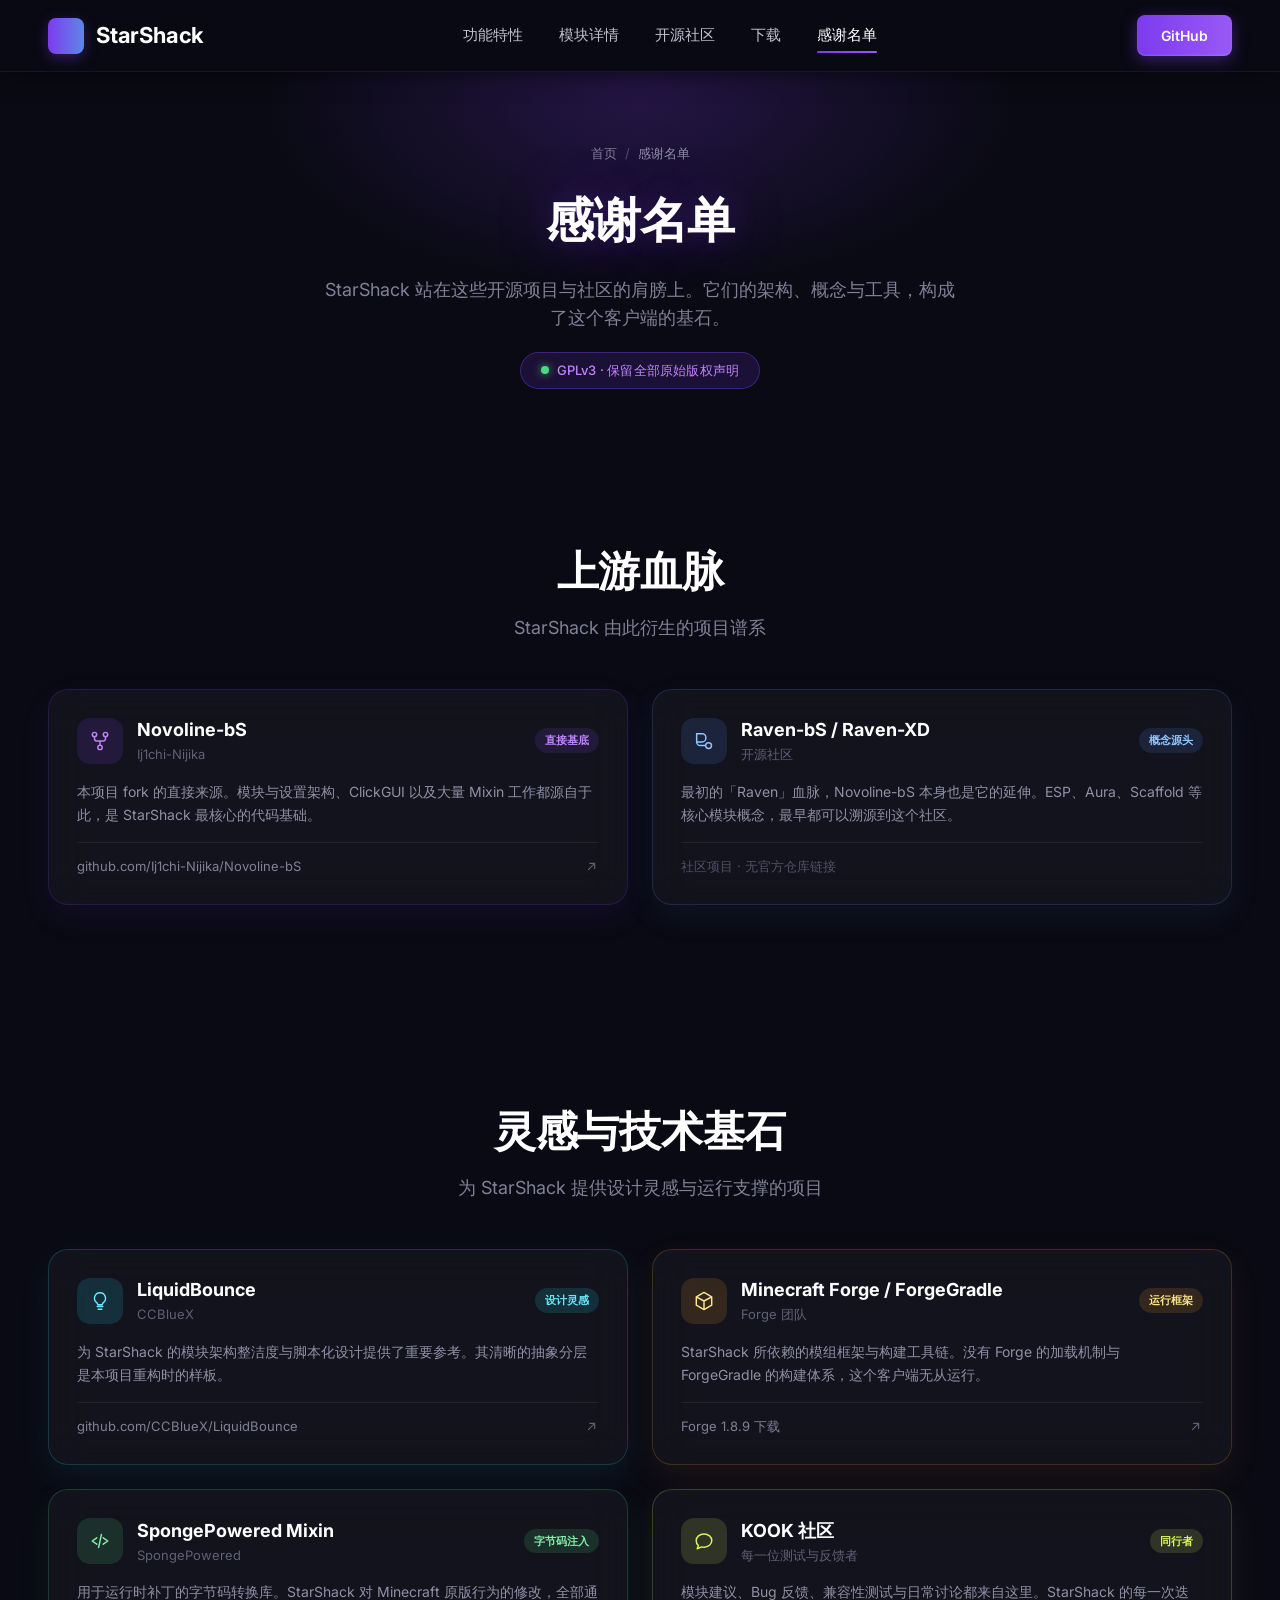
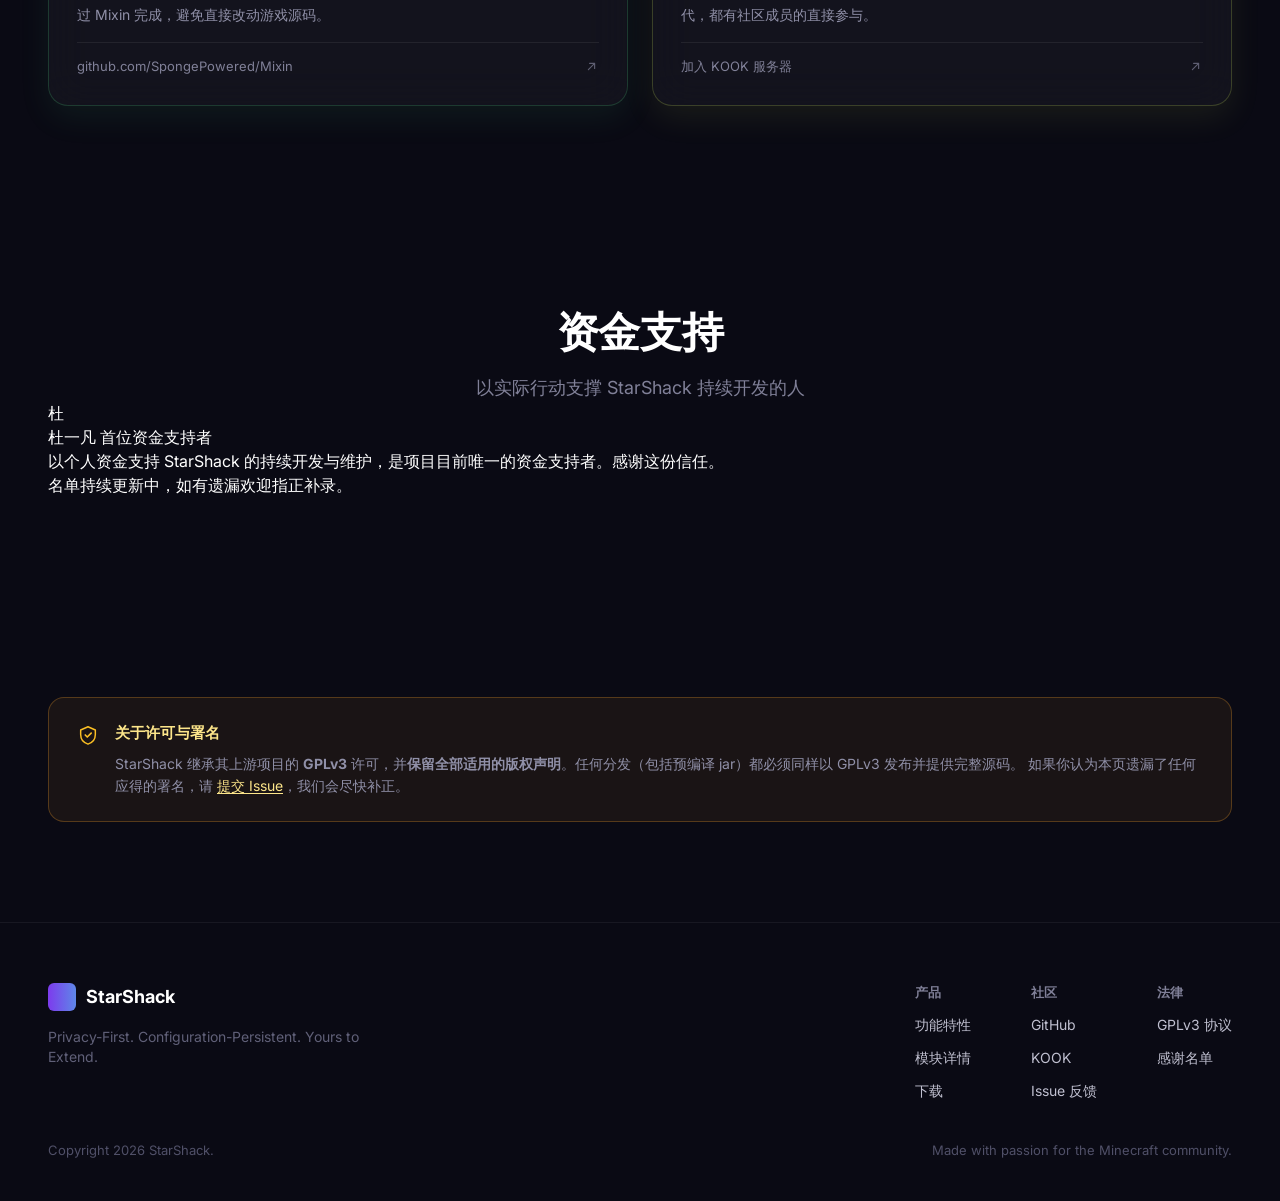
==== commit b7390dd0: "Update credits.html" ====
--- a/credits.html
+++ b/credits.html
@@ -237,6 +237,32 @@
   </div>
 </section>
 
+<!-- ============ 资金支持 ============ -->
+<section class="section" id="sponsors">
+  <div class="section-header">
+    <h2 class="section-title">资金支持</h2>
+    <p class="section-subtitle">以实际行动支撑 StarShack 持续开发的人</p>
+  </div>
+
+  <div class="sponsor-grid">
+    <article class="sponsor-card reveal" style="--accent:#F7C948;">
+      <span class="sponsor-avatar" aria-hidden="true">杜</span>
+
+      <div class="sponsor-body">
+        <div class="sponsor-heading">
+          <span class="sponsor-name">杜一凡</span>
+          <span class="sponsor-tag">首位资金支持者</span>
+        </div>
+        <p class="sponsor-desc">
+          以个人资金支持 StarShack 的持续开发与维护，是项目目前唯一的资金支持者。感谢这份信任。
+        </p>
+      </div>
+    </article>
+
+    <p class="sponsor-note">名单持续更新中，如有遗漏欢迎指正补录。</p>
+  </div>
+</section>
+
 <!-- ============ 许可与署名 ============ -->
 <section class="section" id="license">
   <div class="notice reveal">
--- a/pages.css
+++ b/pages.css
@@ -246,6 +246,130 @@
   color: #D8B4FE;
 }
 
+/* ---------- 感谢名单卡片 ---------- */
+.credit-grid {
+  display: grid;
+  grid-template-columns: repeat(2, minmax(0, 1fr));
+  gap: 24px;
+  width: 100%;
+  margin-top: 48px;
+}
+
+/* Accent 通道值：由卡片内联 --accent 推导，用于边框/背景/图标的任意透明度 */
+.credit-card { --accent-rgb: 125 59 237; --icon-fg: #C084FC; }
+.credit-card[style*="#7D3BED"] { --accent-rgb: 125 59 237; --icon-fg: #C084FC; }
+.credit-card[style*="#4A87E8"] { --accent-rgb: 74 135 232;  --icon-fg: #93C5FD; }
+.credit-card[style*="#22D3EE"] { --accent-rgb: 34 211 238;  --icon-fg: #67E8F9; }
+.credit-card[style*="#F29E29"] { --accent-rgb: 242 158 41;  --icon-fg: #FDE68A; }
+.credit-card[style*="#4DD980"] { --accent-rgb: 77 217 128;  --icon-fg: #86EFAC; }
+.credit-card[style*="#D9F75A"] { --accent-rgb: 217 247 90;  --icon-fg: #D9F75A; }
+
+.credit-card {
+  padding: 28px;
+  border-radius: 20px;
+  background: var(--glass-1);
+  border: 1px solid rgb(var(--accent-rgb) / 0.2);
+  -webkit-backdrop-filter: blur(20px);
+  backdrop-filter: blur(20px);
+  box-shadow: 0 12px 32px rgb(var(--accent-rgb) / 0.08);
+  display: flex;
+  flex-direction: column;
+  gap: 16px;
+  transition: transform 0.25s ease, border-color 0.25s ease,
+    box-shadow 0.25s ease;
+}
+
+.credit-card:hover {
+  transform: translateY(-4px);
+  border-color: rgb(var(--accent-rgb) / 0.45);
+  box-shadow: 0 18px 40px rgb(var(--accent-rgb) / 0.14);
+}
+
+.credit-card-top {
+  display: flex;
+  align-items: center;
+  gap: 14px;
+}
+
+.credit-icon {
+  flex: 0 0 auto;
+  width: 46px;
+  height: 46px;
+  border-radius: 13px;
+  background: rgb(var(--accent-rgb) / 0.14);
+  color: var(--icon-fg);
+  display: grid;
+  place-items: center;
+}
+
+.credit-heading {
+  display: flex;
+  flex-direction: column;
+  gap: 3px;
+  min-width: 0;
+}
+
+.credit-name {
+  font-size: 18px;
+  font-weight: 700;
+  color: var(--text-1);
+  line-height: 24px;
+}
+
+.credit-role {
+  font-size: 13px;
+  color: var(--text-5);
+  line-height: 18px;
+}
+
+.credit-tag {
+  margin-left: auto;
+  flex: 0 0 auto;
+  font-size: 11px;
+  font-weight: 600;
+  padding: 4px 10px;
+  border-radius: 20px;
+  background: rgb(var(--accent-rgb) / 0.14);
+  color: var(--icon-fg);
+  white-space: nowrap;
+}
+
+.credit-desc {
+  font-size: 14px;
+  line-height: 23px;
+  color: var(--text-3);
+  flex: 1;
+}
+
+.credit-link {
+  display: flex;
+  align-items: center;
+  justify-content: space-between;
+  gap: 10px;
+  padding-top: 14px;
+  border-top: 1px solid rgba(255, 255, 255, 0.07);
+  font-size: 13px;
+  color: var(--text-4);
+  transition: color 0.2s ease;
+}
+
+a.credit-link:hover { color: var(--icon-fg); }
+
+.credit-link .ico {
+  flex: 0 0 auto;
+  width: 15px;
+  height: 15px;
+  opacity: 0.7;
+}
+
+a.credit-link:hover .ico { opacity: 1; }
+
+/* 无外链时的静态说明行 */
+.credit-link.is-static {
+  color: var(--text-6);
+  cursor: default;
+}
+
 /* ---------- 提示框 ---------- */
 .notice {
   display: flex;
@@ -262,9 +386,19 @@
 .notice-title { font-size: 15px; font-weight: 700; color: #FDE68A; }
 .notice-text { font-size: 14px; line-height: 22px; color: var(--text-3); }
 
+.notice-text a {
+  color: #FDE68A;
+  text-decoration: underline;
+  text-underline-offset: 2px;
+  transition: color 0.2s ease;
+}
+
+.notice-text a:hover { color: #fff; }
+
 /* ---------- 响应式 ---------- */
 @media (max-width: 1024px) {
   .dl-grid { grid-template-columns: 1fr; }
+  .credit-grid { grid-template-columns: minmax(0, 1fr); }
 }
 
 @media (max-width: 900px) {
@@ -275,4 +409,6 @@
   .req-table td:first-child { width: auto; }
   .step { padding: 20px; }
   .notice { padding: 20px; }
-}
+  .credit-grid { margin-top: 36px; gap: 16px; }
+  .credit-card { padding: 24px; }
+}
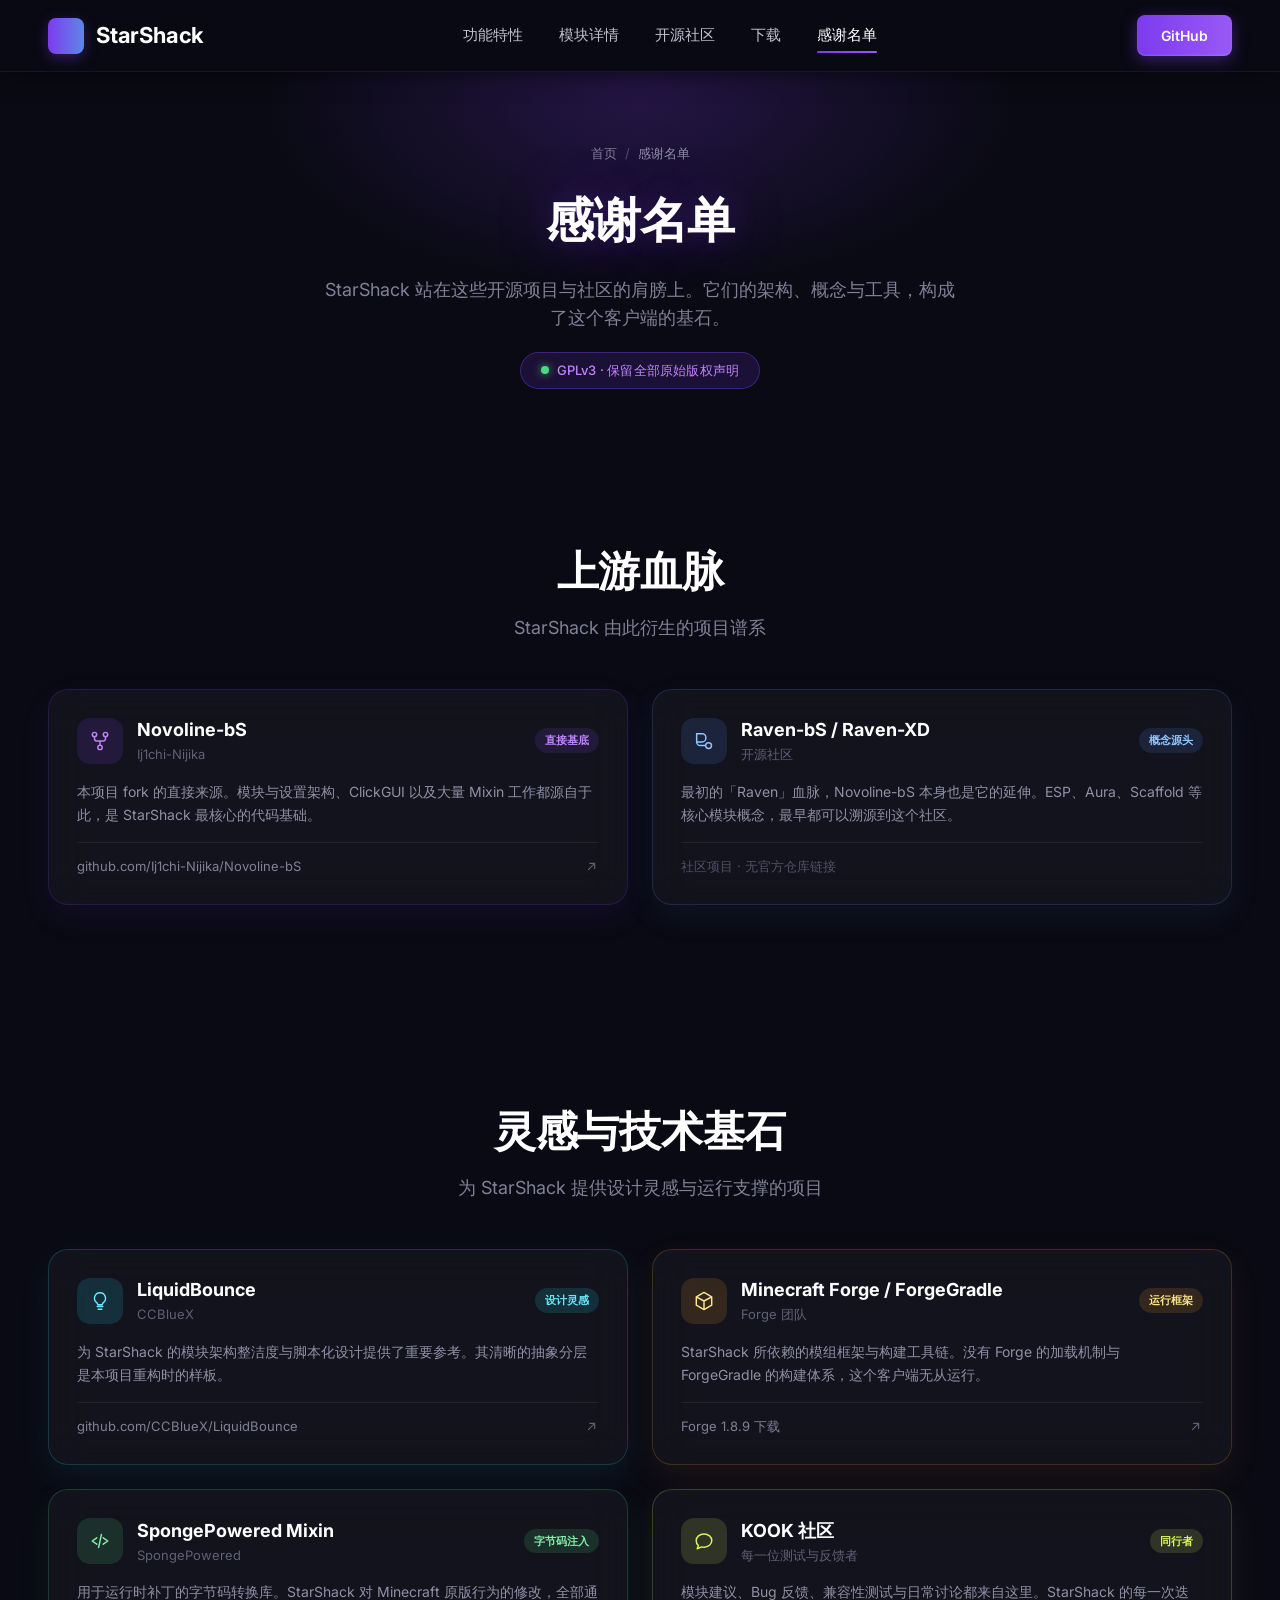
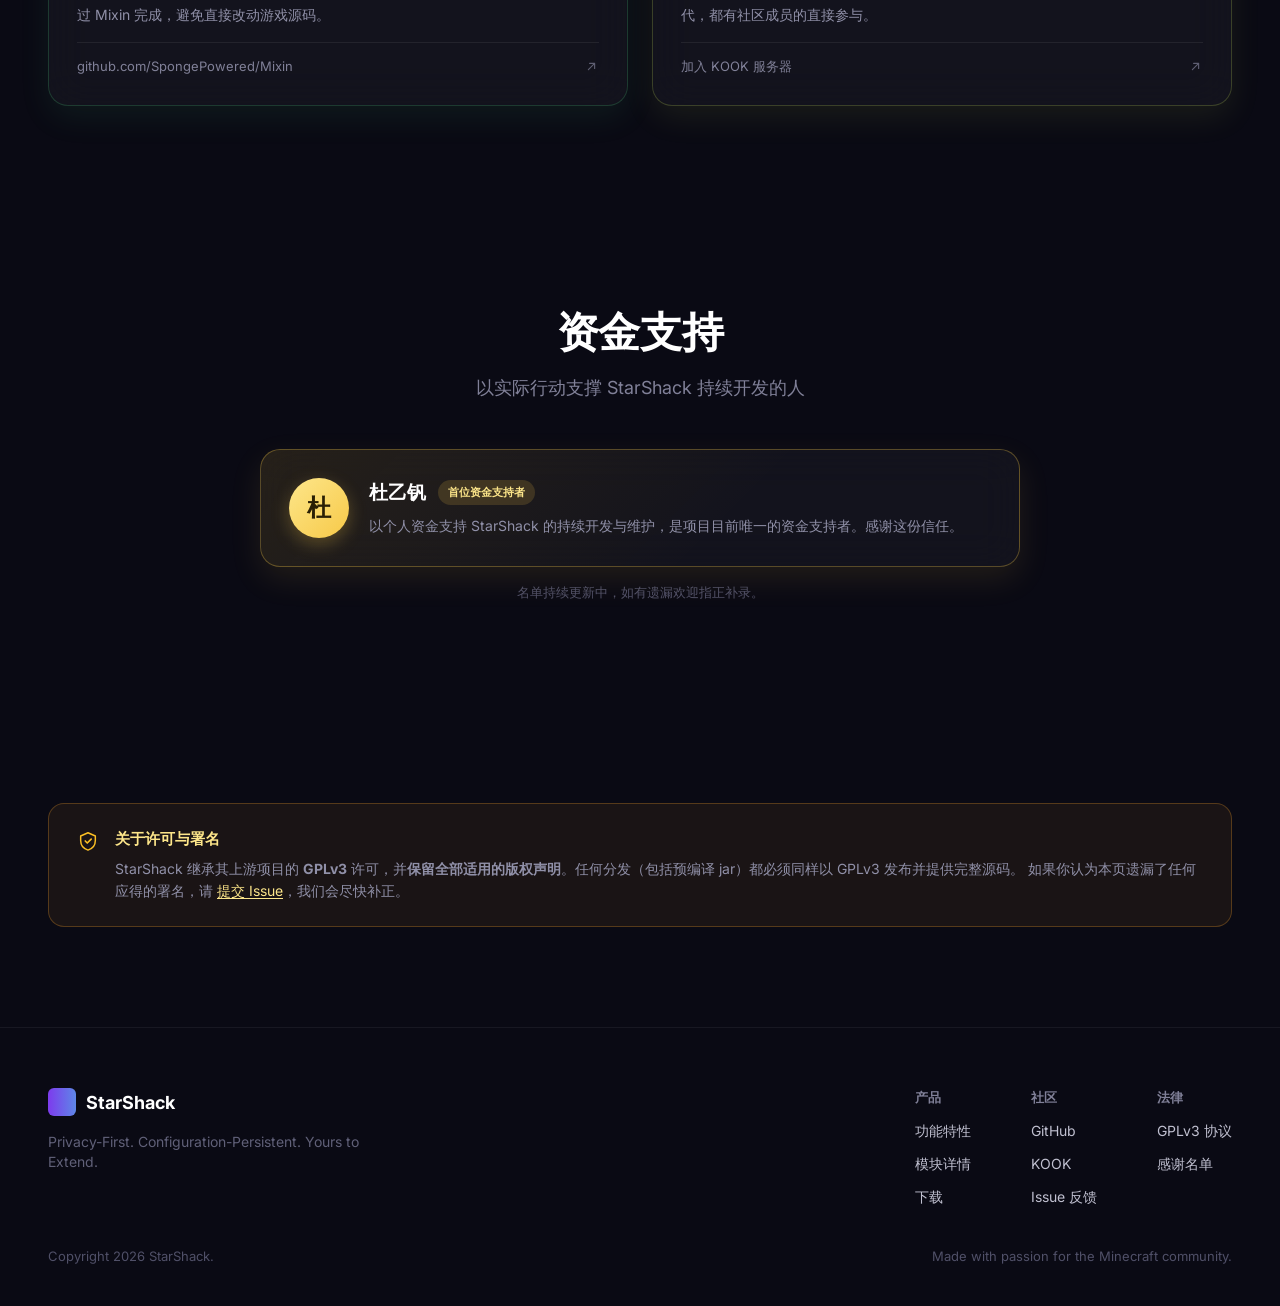
==== commit daeb0990: "Update credits.html" ====
--- a/credits.html
+++ b/credits.html
@@ -250,7 +250,7 @@
 
       <div class="sponsor-body">
         <div class="sponsor-heading">
-          <span class="sponsor-name">杜一凡</span>
+          <span class="sponsor-name">杜乙钒</span>
           <span class="sponsor-tag">首位资金支持者</span>
         </div>
         <p class="sponsor-desc">
--- a/pages.css
+++ b/pages.css
@@ -370,6 +370,99 @@
   cursor: default;
 }
 
+/* ---------- 资金支持（赞助者） ---------- */
+.sponsor-grid {
+  display: grid;
+  grid-template-columns: minmax(0, 1fr);
+  gap: 16px;
+  width: 100%;
+  max-width: 760px;
+  margin: 48px auto 0;
+}
+
+.sponsor-card {
+  --accent-rgb: 247 201 72;
+  --icon-fg: #FDE68A;
+  display: flex;
+  align-items: center;
+  gap: 20px;
+  padding: 28px;
+  border-radius: 20px;
+  background: linear-gradient(135deg, rgb(var(--accent-rgb) / 0.12), var(--glass-1) 62%);
+  border: 1px solid rgb(var(--accent-rgb) / 0.3);
+  -webkit-backdrop-filter: blur(20px);
+  backdrop-filter: blur(20px);
+  box-shadow: 0 12px 32px rgb(var(--accent-rgb) / 0.1);
+  transition: transform 0.25s ease, border-color 0.25s ease,
+    box-shadow 0.25s ease;
+}
+
+.sponsor-card:hover {
+  transform: translateY(-4px);
+  border-color: rgb(var(--accent-rgb) / 0.5);
+  box-shadow: 0 18px 40px rgb(var(--accent-rgb) / 0.16);
+}
+
+.sponsor-avatar {
+  flex: 0 0 auto;
+  width: 60px;
+  height: 60px;
+  border-radius: 50%;
+  display: grid;
+  place-items: center;
+  font-size: 24px;
+  font-weight: 700;
+  color: #2A1F05;
+  background: linear-gradient(135deg, #FDE68A, #F7C948);
+  box-shadow: 0 6px 18px rgb(var(--accent-rgb) / 0.28);
+  user-select: none;
+}
+
+.sponsor-body {
+  display: flex;
+  flex-direction: column;
+  gap: 8px;
+  min-width: 0;
+}
+
+.sponsor-heading {
+  display: flex;
+  align-items: center;
+  gap: 12px;
+  flex-wrap: wrap;
+}
+
+.sponsor-name {
+  font-size: 19px;
+  font-weight: 700;
+  color: var(--text-1);
+  line-height: 26px;
+}
+
+.sponsor-tag {
+  flex: 0 0 auto;
+  font-size: 11px;
+  font-weight: 600;
+  padding: 4px 10px;
+  border-radius: 20px;
+  background: rgb(var(--accent-rgb) / 0.16);
+  color: var(--icon-fg);
+  white-space: nowrap;
+}
+
+.sponsor-desc {
+  font-size: 14px;
+  line-height: 23px;
+  color: var(--text-3);
+}
+
+.sponsor-note {
+  margin: 0;
+  text-align: center;
+  font-size: 13px;
+  color: var(--text-6);
+}
+
 /* ---------- 提示框 ---------- */
 .notice {
   display: flex;
@@ -411,4 +504,12 @@
   .notice { padding: 20px; }
   .credit-grid { margin-top: 36px; gap: 16px; }
   .credit-card { padding: 24px; }
-}
+  .sponsor-grid { margin-top: 36px; }
+  .sponsor-card { padding: 22px; gap: 16px; }
+  .sponsor-avatar { width: 52px; height: 52px; font-size: 21px; }
+}
+
+@media (max-width: 640px) {
+  .sponsor-card { flex-direction: column; text-align: center; }
+  .sponsor-heading { justify-content: center; }
+}
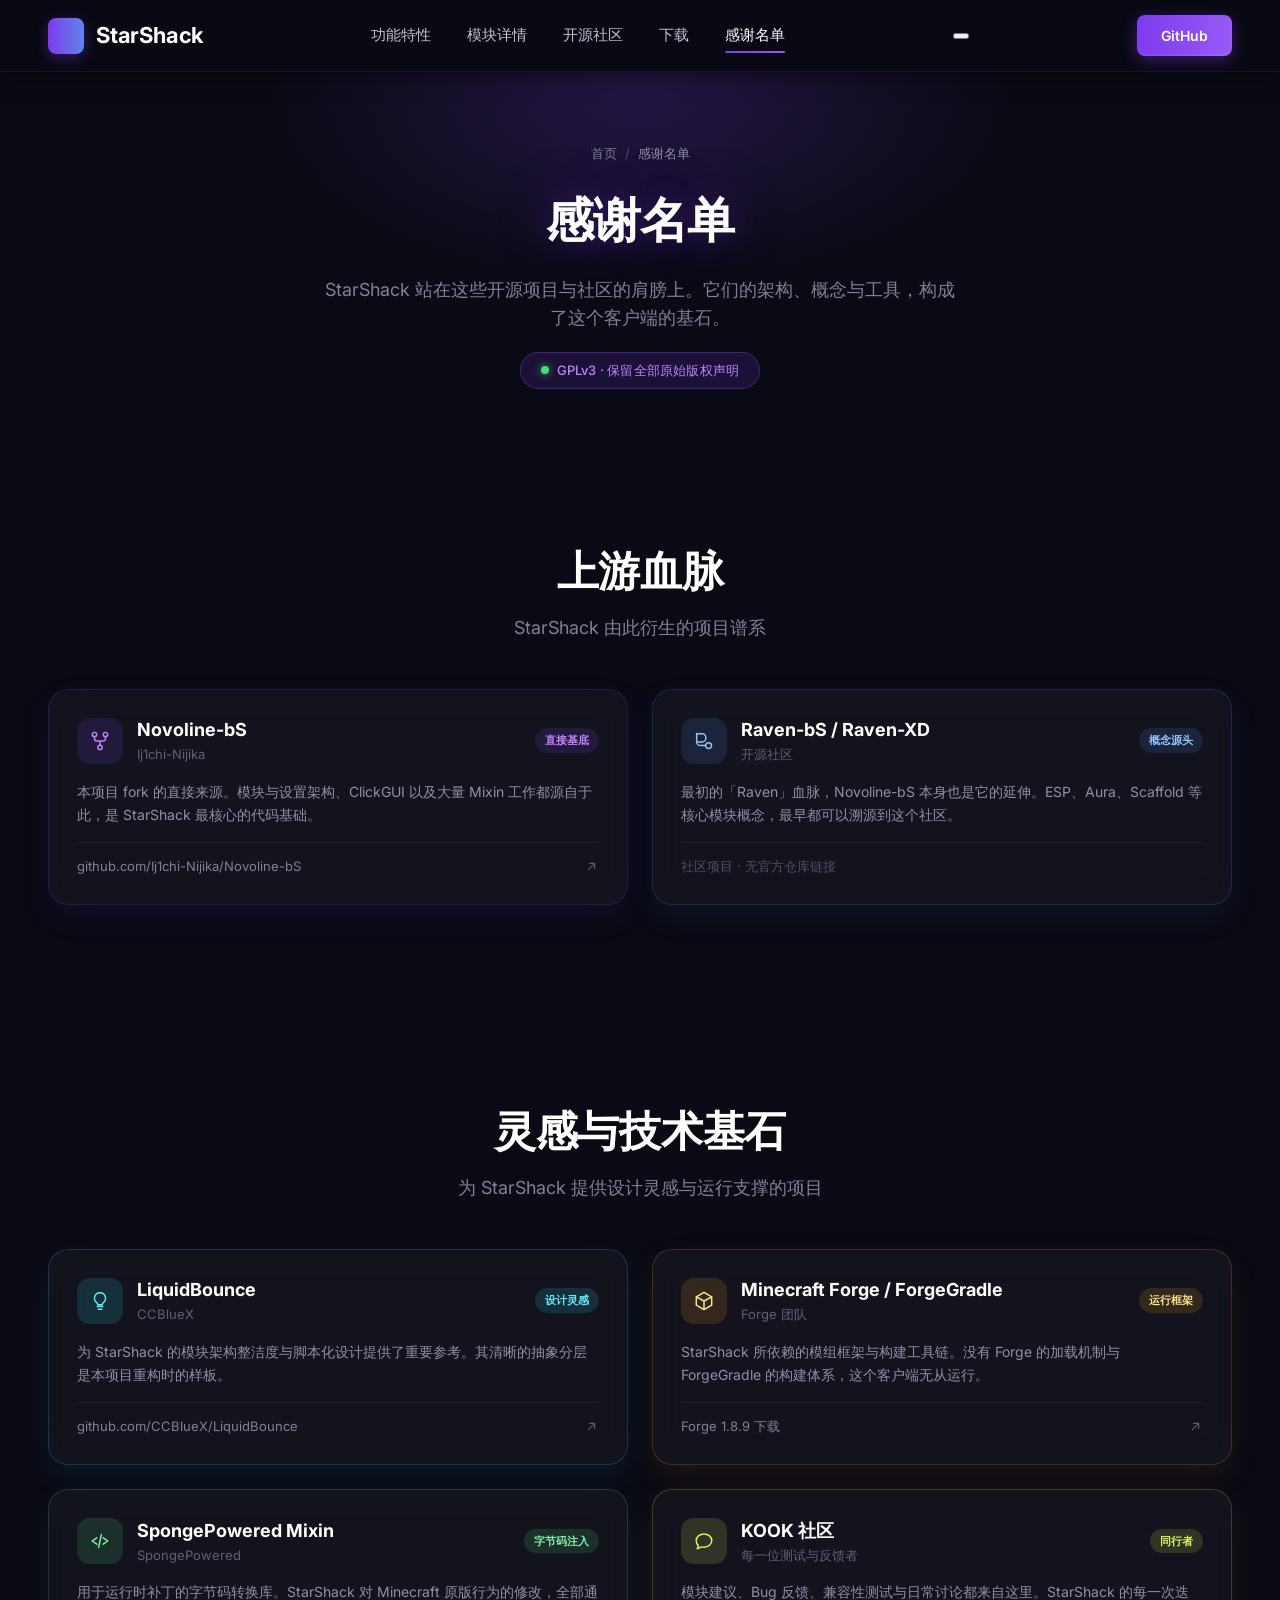
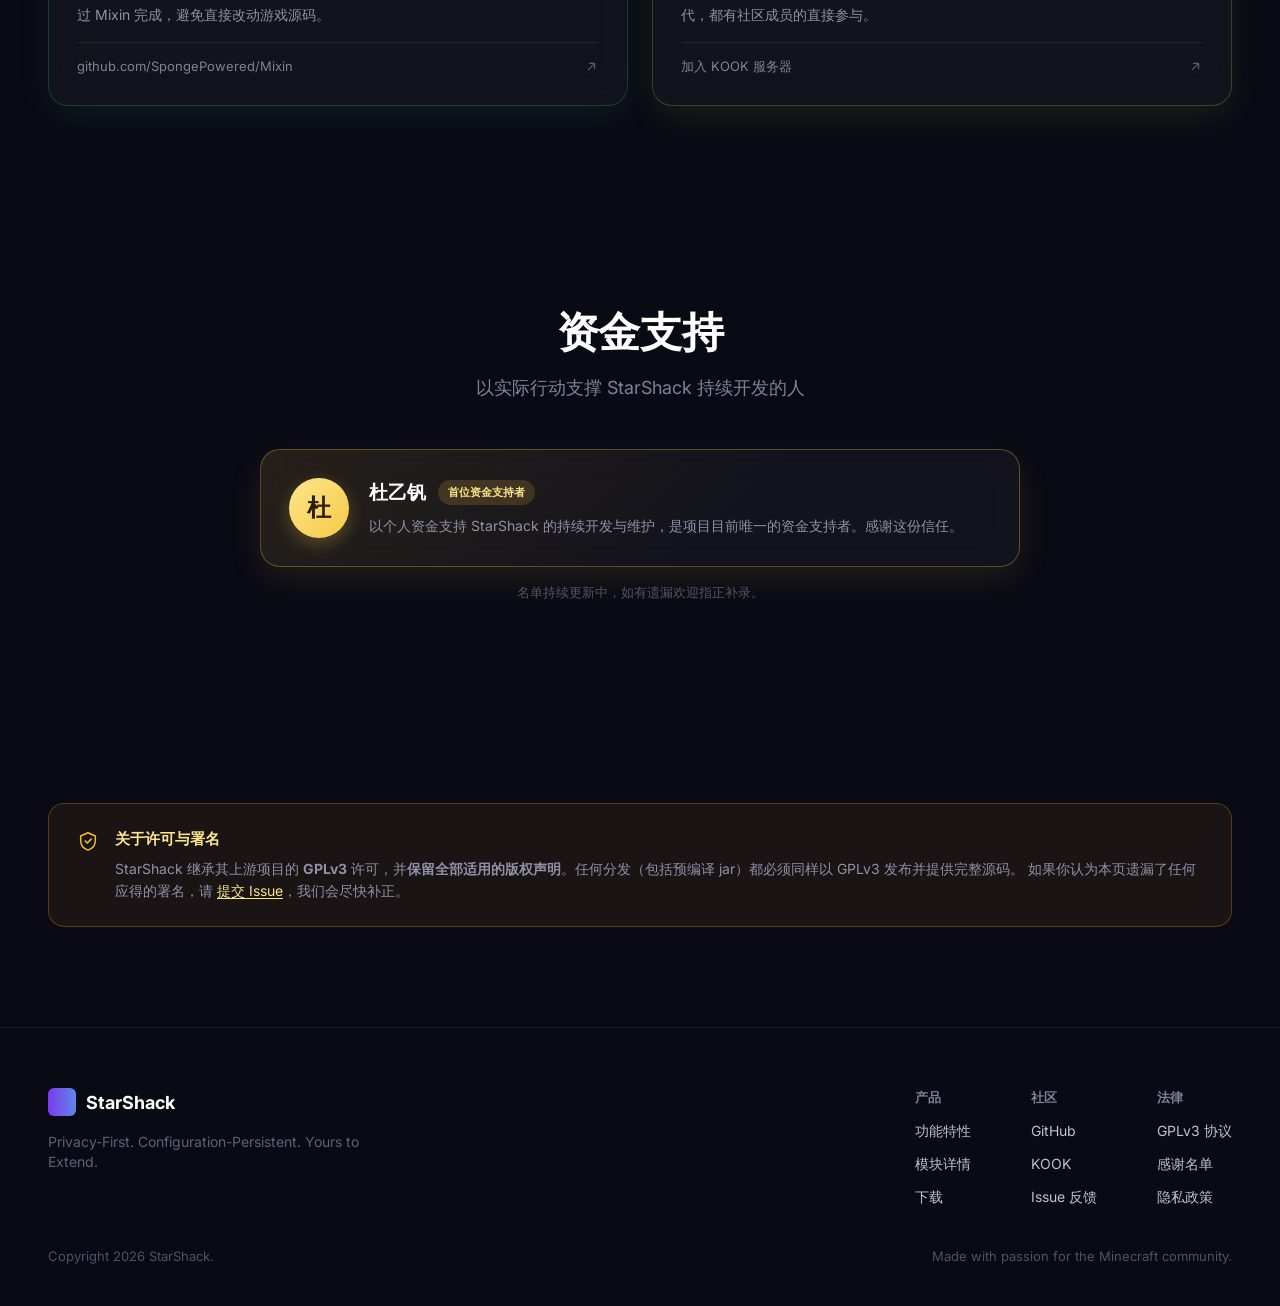
==== commit c8f28edb: "Update credits.html" ====
--- a/credits.html
+++ b/credits.html
@@ -21,13 +21,19 @@
     <span class="logo-text">StarShack</span>
   </a>
 
-  <nav class="nav-links">
+  <nav class="nav-links" id="site-nav">
     <a href="index.html#features">功能特性</a>
     <a href="index.html#modules">模块详情</a>
     <a href="index.html#community">开源社区</a>
     <a href="download.html">下载</a>
     <a href="credits.html" class="is-active">感谢名单</a>
   </nav>
+
+  <button class="nav-toggle" type="button" aria-label="打开导航菜单" aria-expanded="false" aria-controls="site-nav">
+    <span class="nav-toggle-bar"></span>
+    <span class="nav-toggle-bar"></span>
+    <span class="nav-toggle-bar"></span>
+  </button>
 
   <a class="header-cta" href="https://github.com/vliantwo/Starshack" target="_blank" rel="noopener">GitHub</a>
 </header>
@@ -311,6 +317,7 @@
         <span class="link-col-title">法律</span>
         <a href="https://www.gnu.org/licenses/gpl-3.0.html" target="_blank" rel="noopener">GPLv3 协议</a>
         <a href="credits.html">感谢名单</a>
+        <a href="privacy.html">隐私政策</a>
       </div>
     </div>
   </div>
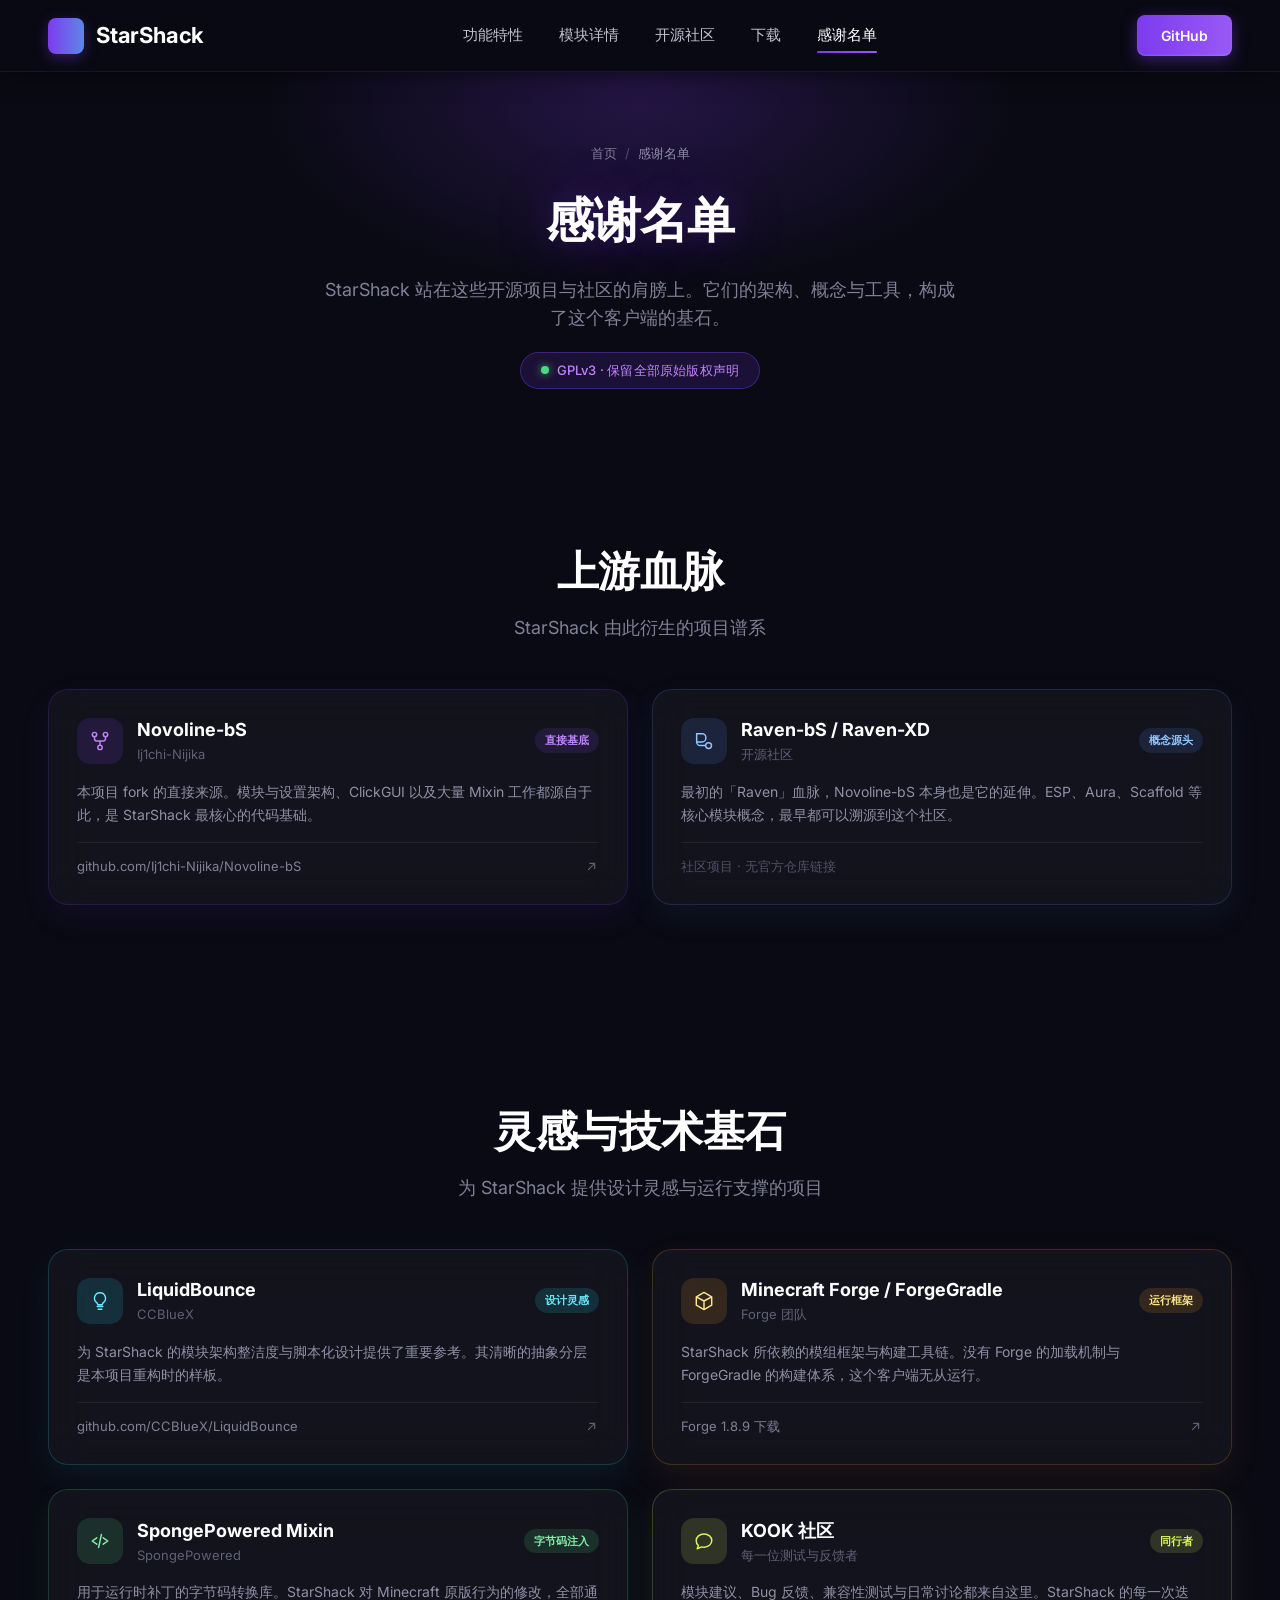
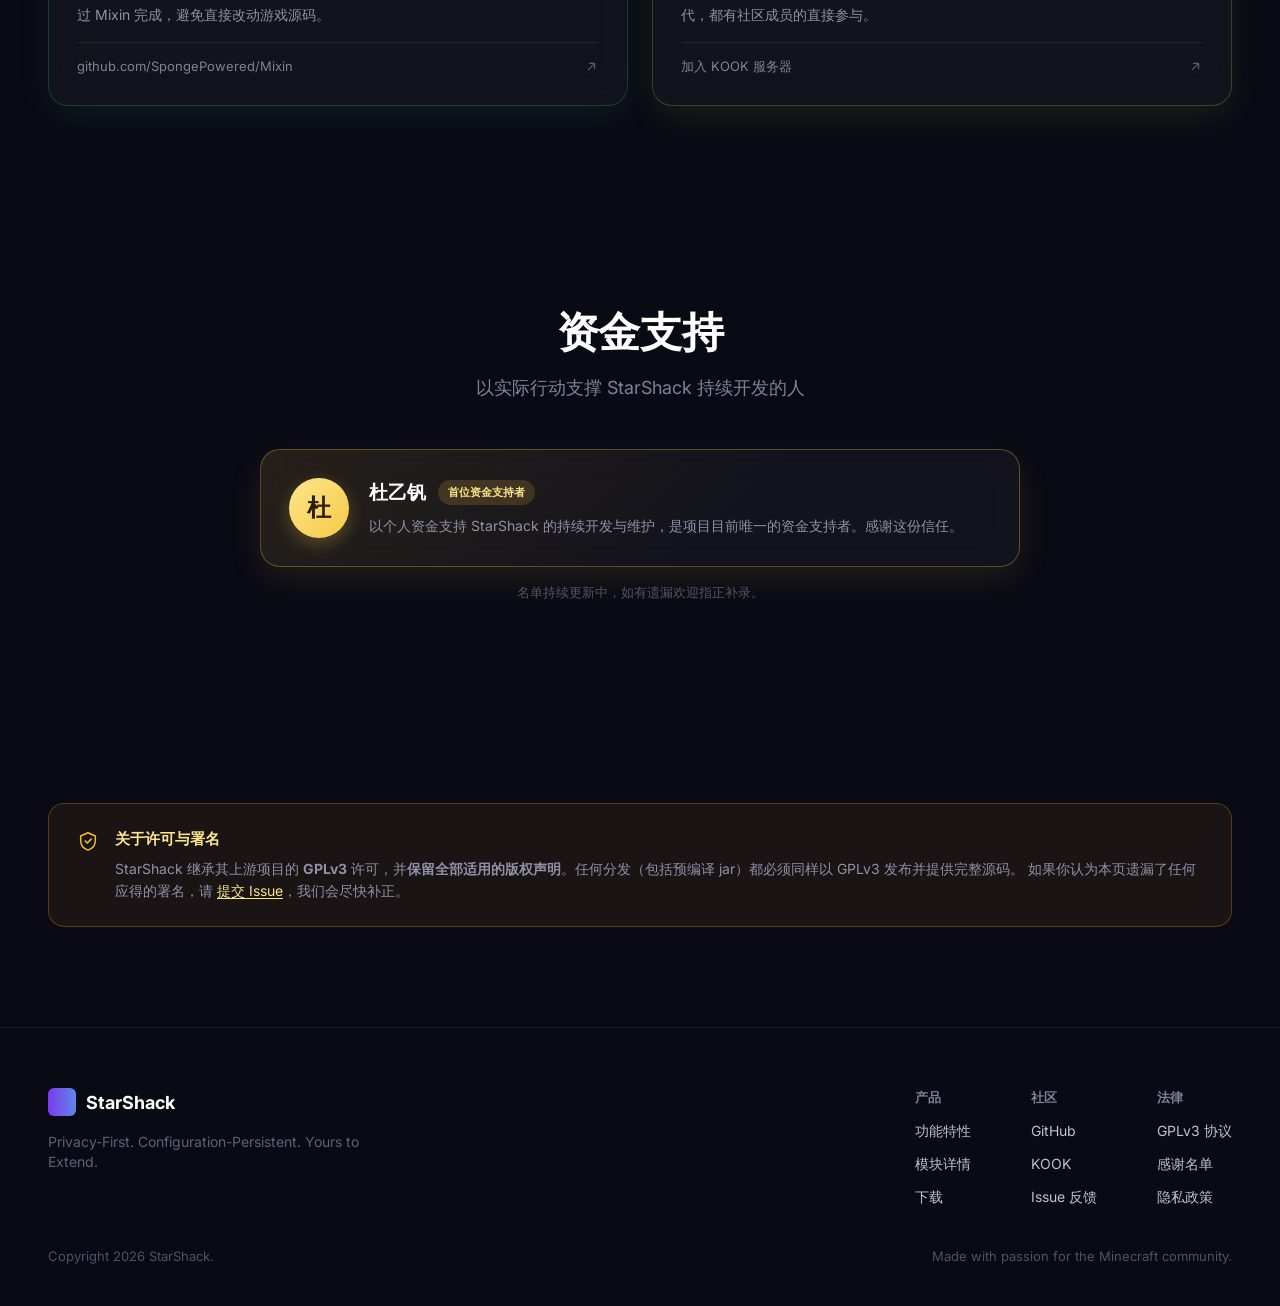
==== commit 74df4e03: "Update credits.html" ====
--- a/credits.html
+++ b/credits.html
@@ -5,7 +5,24 @@
 <meta name="viewport" content="width=device-width, initial-scale=1" />
 <title>感谢名单 — StarShack</title>
 <meta name="description" content="StarShack 的感谢名单：Novoline-bS、Raven-bS、LiquidBounce、Minecraft Forge、SpongePowered Mixin 与 KOOK 社区。GPLv3 开源，保留全部原始版权声明。" />
-<link rel="icon" type="image/png" href="assets/hero-logo.png" />
+<link rel="canonical" href="https://vliantwo.github.io/starshack-site/credits.html" />
+<meta name="theme-color" content="#0A0A14" />
+<meta property="og:type" content="website" />
+<meta property="og:site_name" content="StarShack" />
+<meta property="og:locale" content="zh_CN" />
+<meta property="og:title" content="感谢名单 — StarShack" />
+<meta property="og:description" content="StarShack 的感谢名单：Novoline-bS、Raven-bS、LiquidBounce、Minecraft Forge、SpongePowered Mixin 与 KOOK 社区。GPLv3 开源，保留全部原始版权声明。" />
+<meta property="og:url" content="https://vliantwo.github.io/starshack-site/credits.html" />
+<meta property="og:image" content="https://vliantwo.github.io/starshack-site/assets/og-image.jpg" />
+<meta property="og:image:width" content="1200" />
+<meta property="og:image:height" content="630" />
+<meta property="og:image:alt" content="StarShack — 隐私优先 · 配置持久 · 无限扩展" />
+<meta name="twitter:card" content="summary_large_image" />
+<meta name="twitter:title" content="感谢名单 — StarShack" />
+<meta name="twitter:description" content="StarShack 的感谢名单：Novoline-bS、Raven-bS、LiquidBounce、Minecraft Forge、SpongePowered Mixin 与 KOOK 社区。GPLv3 开源，保留全部原始版权声明。" />
+<meta name="twitter:image" content="https://vliantwo.github.io/starshack-site/assets/og-image.jpg" />
+<link rel="icon" type="image/png" href="assets/favicon.png" />
+<link rel="apple-touch-icon" href="assets/favicon.png" />
 <link rel="preconnect" href="https://fonts.googleapis.com" />
 <link rel="preconnect" href="https://fonts.gstatic.com" crossorigin />
 <link href="https://fonts.googleapis.com/css2?family=Inter:wght@400;500;600;700&display=swap" rel="stylesheet" />
--- a/styles.css
+++ b/styles.css
@@ -192,6 +192,9 @@
 .nav-links a:hover { color: #fff; }
 .nav-links a:hover::after { opacity: 1; transform: scaleX(1); }
 
+/* 移动端导航开关：桌面端始终隐藏，仅在 860 断点启用 */
+.nav-toggle { display: none; }
+
 /* Header CTA (3:10  padding 10/24, r=8) */
 .header-cta {
   display: inline-flex;
@@ -749,7 +752,93 @@
 
 @media (max-width: 860px) {
   :root { --gutter: 24px; }
-  .nav-links { display: none; }
+
+  /* 汉堡按钮 */
+  .nav-toggle {
+    display: inline-flex;
+    flex-direction: column;
+    justify-content: center;
+    gap: 5px;
+    flex: 0 0 auto;
+    width: 42px;
+    height: 42px;
+    padding: 0;
+    border: 1px solid rgba(255, 255, 255, 0.14);
+    border-radius: 10px;
+    background: rgba(255, 255, 255, 0.04);
+    cursor: pointer;
+    -webkit-tap-highlight-color: transparent;
+    transition: background 0.2s ease, border-color 0.2s ease;
+  }
+
+  .nav-toggle:hover,
+  .nav-toggle:focus-visible {
+    background: rgba(255, 255, 255, 0.08);
+    border-color: rgba(125, 59, 237, 0.5);
+  }
+
+  .nav-toggle-bar {
+    display: block;
+    width: 18px;
+    height: 2px;
+    margin: 0 auto;
+    border-radius: 2px;
+    background: var(--text-2);
+    transition: transform 0.22s ease, opacity 0.22s ease;
+  }
+
+  .nav-toggle[aria-expanded="true"] .nav-toggle-bar:nth-child(1) {
+    transform: translateY(7px) rotate(45deg);
+  }
+  .nav-toggle[aria-expanded="true"] .nav-toggle-bar:nth-child(2) {
+    opacity: 0;
+  }
+  .nav-toggle[aria-expanded="true"] .nav-toggle-bar:nth-child(3) {
+    transform: translateY(-7px) rotate(-45deg);
+  }
+
+  /* 展开后的下拉面板（复用桌面同一份导航 DOM） */
+  .nav-links {
+    position: absolute;
+    top: calc(100% + 10px);
+    left: var(--gutter);
+    right: var(--gutter);
+    flex-direction: column;
+    align-items: stretch;
+    gap: 2px;
+    padding: 8px;
+    border-radius: 16px;
+    background: rgba(11, 11, 18, 0.97);
+    border: 1px solid rgba(255, 255, 255, 0.1);
+    box-shadow: 0 24px 56px rgba(0, 0, 0, 0.55);
+    -webkit-backdrop-filter: blur(20px);
+    backdrop-filter: blur(20px);
+    opacity: 0;
+    visibility: hidden;
+    transform: translateY(-8px);
+    pointer-events: none;
+    transition: opacity 0.2s ease, transform 0.2s ease, visibility 0.2s;
+  }
+
+  .nav-links.is-open {
+    opacity: 1;
+    visibility: visible;
+    transform: none;
+    pointer-events: auto;
+  }
+
+  .nav-links a {
+    padding: 13px 14px;
+    border-radius: 10px;
+    font-size: 16px;
+    line-height: 22px;
+  }
+
+  /* 竖排时去掉下划线动画，改为整行高亮 */
+  .nav-links a::after { display: none; }
+  .nav-links a:hover,
+  .nav-links a:active { background: rgba(255, 255, 255, 0.06); color: #fff; }
+
   .features-grid { grid-template-columns: minmax(0, 1fr); }
   .community-cards { grid-template-columns: minmax(0, 1fr); }
   .module-card { flex: 1 1 100%; }
--- a/pages.css
+++ b/pages.css
@@ -341,6 +341,16 @@
   flex: 1;
 }
 
+/* 卡片正文里的行内代码（隐私政策页用到） */
+.credit-desc code {
+  font-family: ui-monospace, "SFMono-Regular", Menlo, Consolas, monospace;
+  font-size: 13px;
+  padding: 2px 7px;
+  border-radius: 6px;
+  background: rgba(255, 255, 255, 0.08);
+  color: var(--text-1);
+}
+
 .credit-link {
   display: flex;
   align-items: center;
